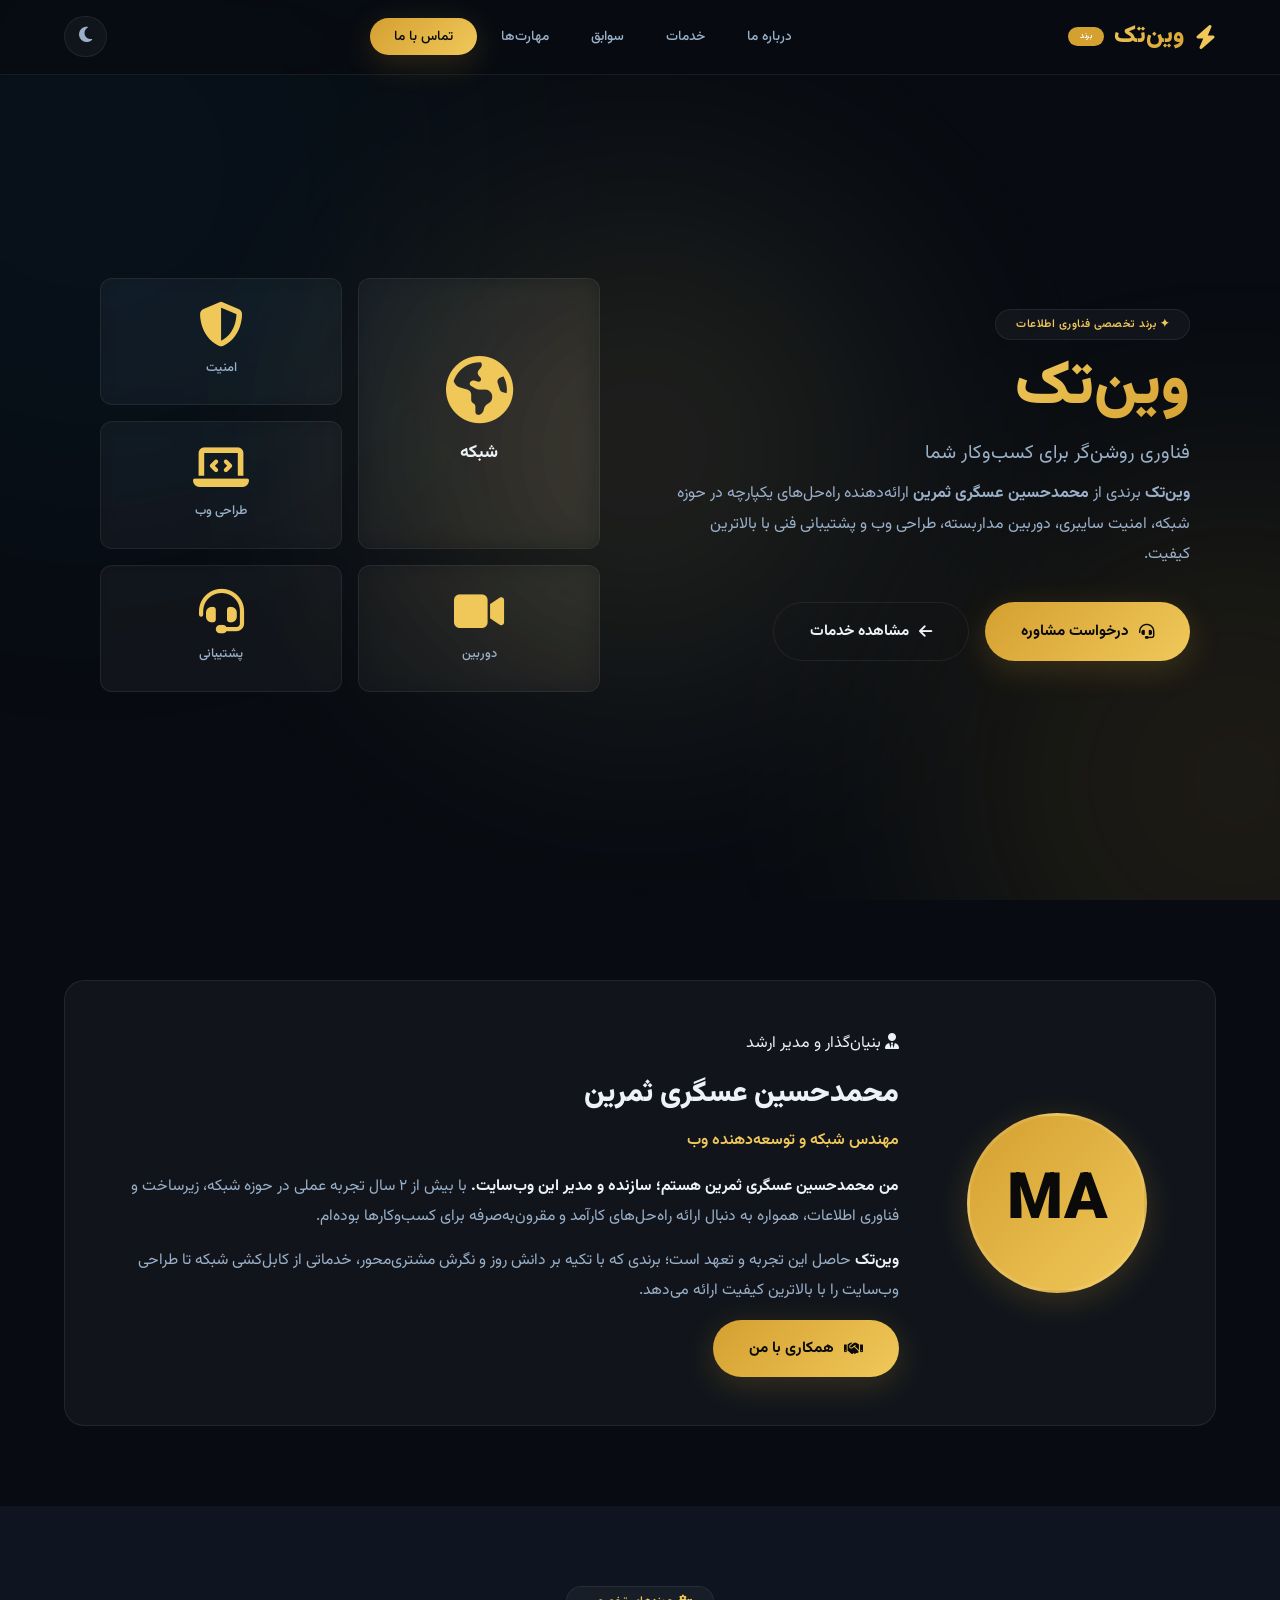
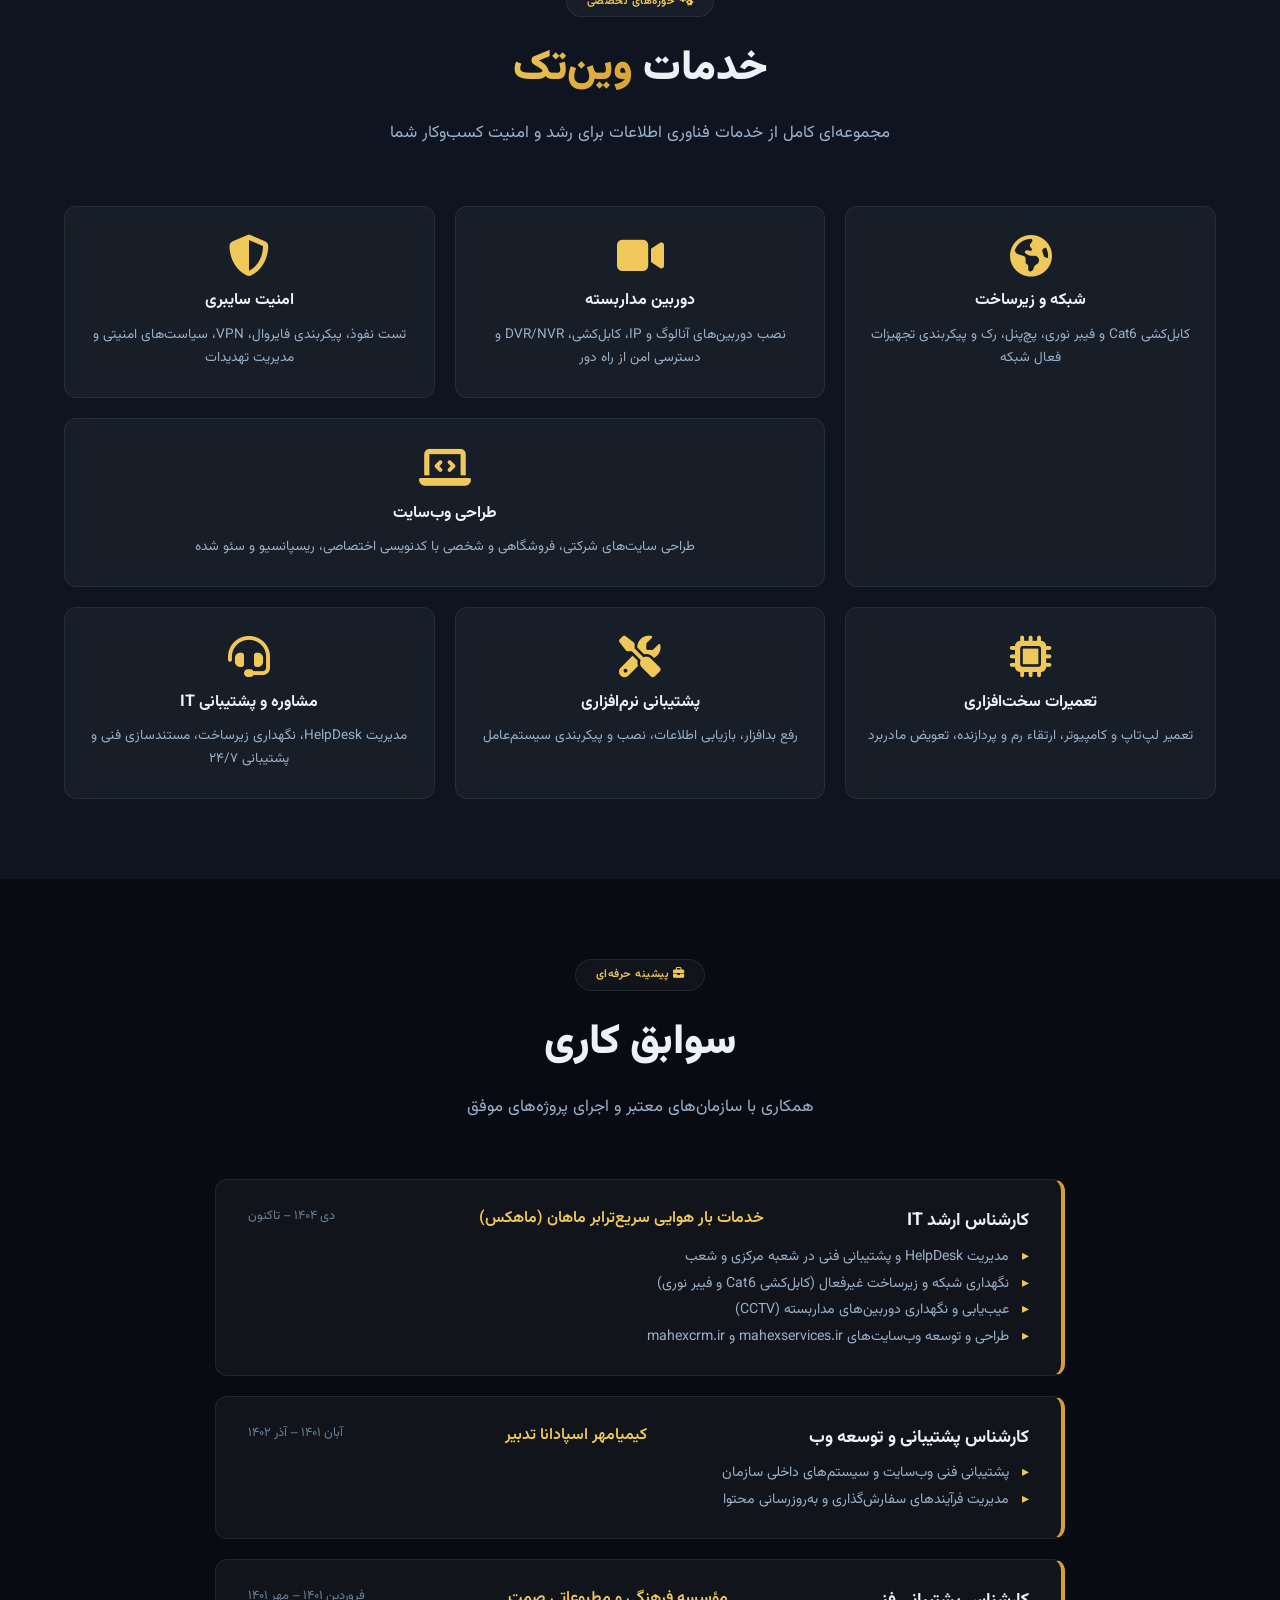
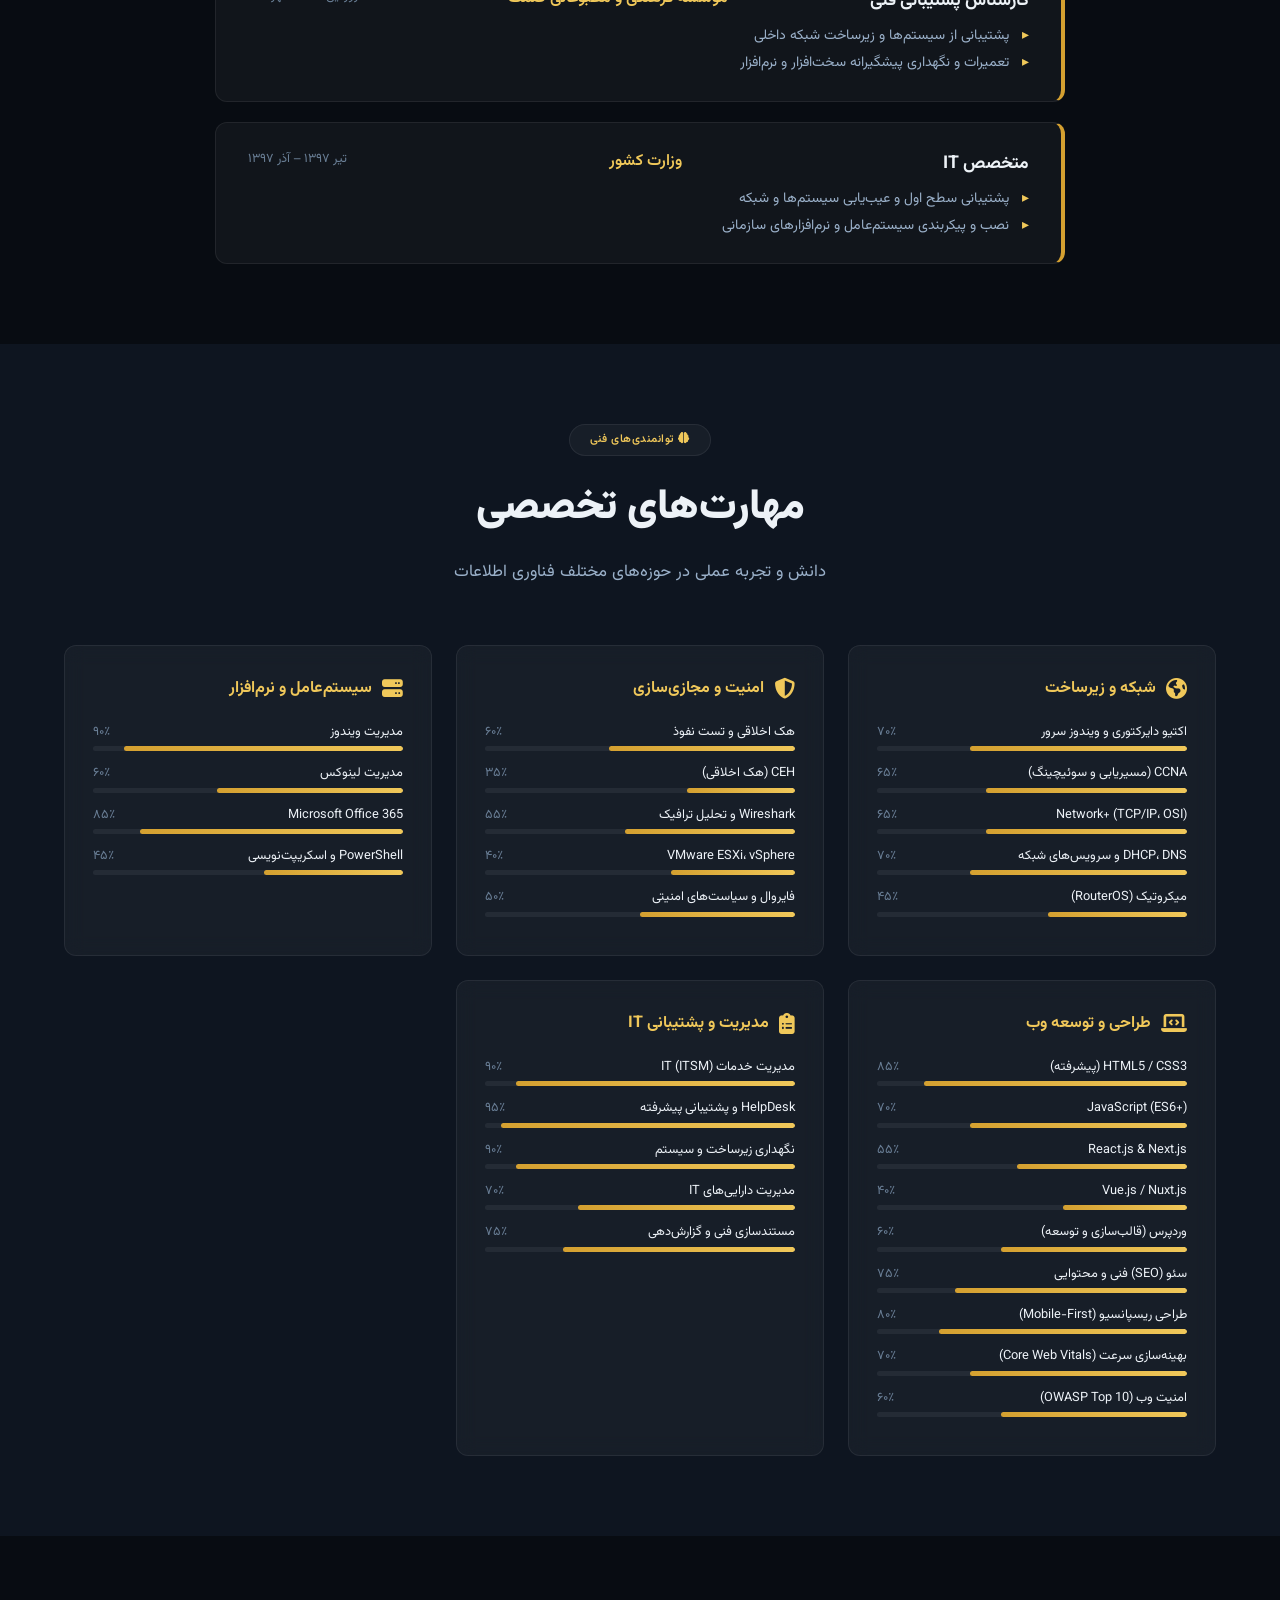
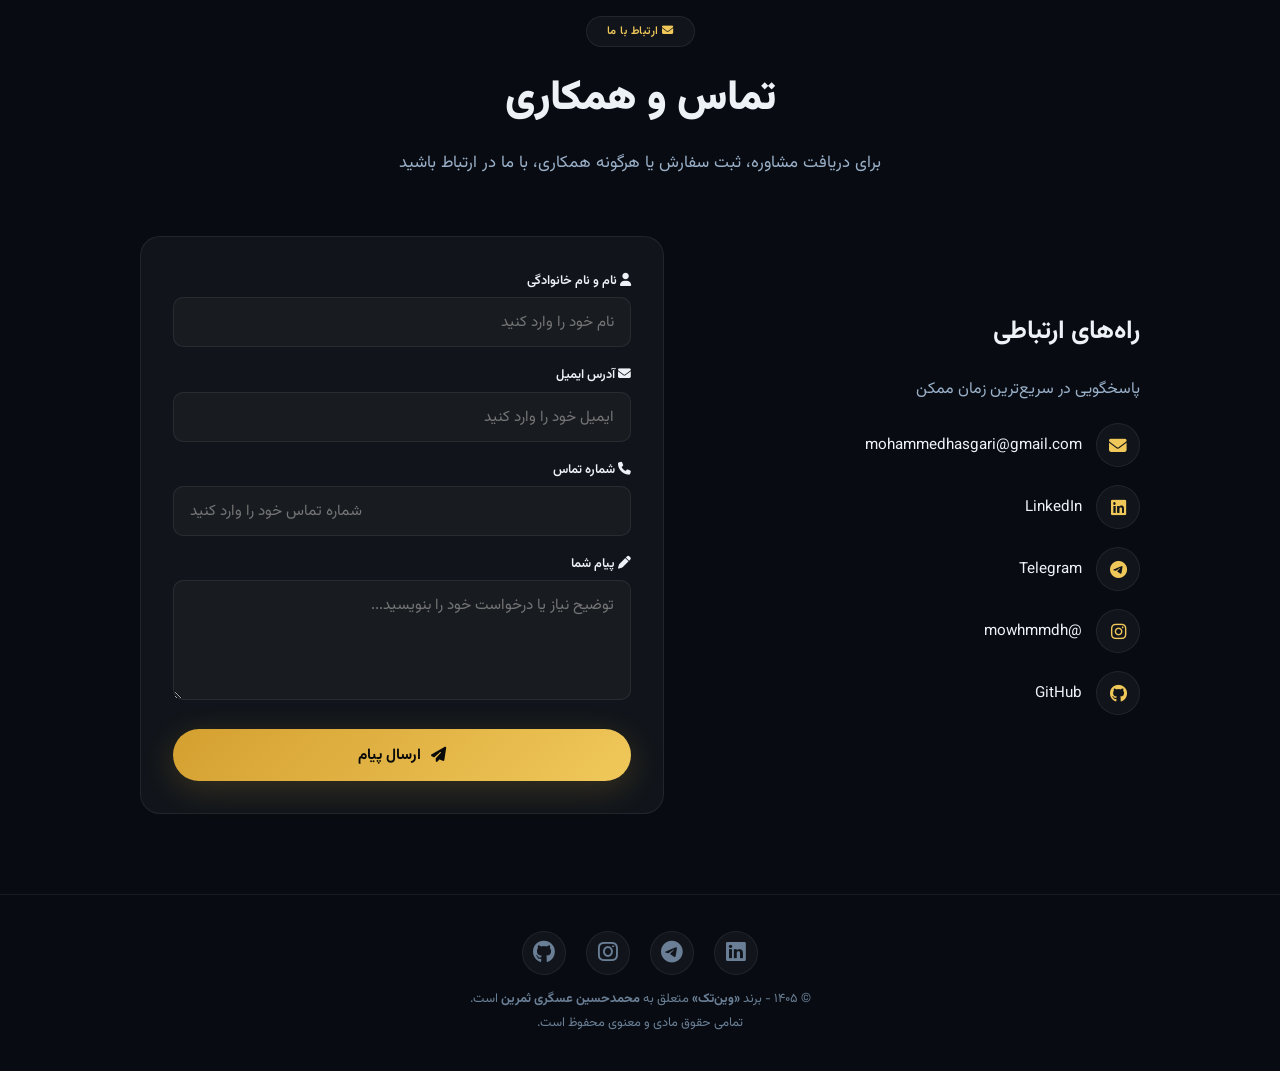
==== index.html @ ad89bd23 "Create index.html" ====
<!DOCTYPE html>
<html lang="fa" dir="rtl">
<head>
    <meta charset="UTF-8" />
    <meta name="viewport" content="width=device-width, initial-scale=1.0" />

    <!-- ===== PRIMARY SEO ===== -->
    <title>وین‌تک | محمدحسین عسگری ثمرین | راه‌حل‌های حرفه‌ای شبکه، امنیت و طراحی وب</title>
    <meta name="description" content="وین‌تک برندی از محمدحسین عسگری ثمرین – ارائه‌دهنده خدمات تخصصی شبکه، امنیت سایبری، دوربین مداربسته، طراحی وب و پشتیبانی فنی با بالاترین کیفیت." />
    <meta name="keywords" content="محمدحسین عسگری ثمرین, وین‌تک, طراحی وب, شبکه, امنیت سایبری, دوربین مداربسته, پشتیبانی فنی, IT, شبکه و زیرساخت, طراحی سایت, محمدحسین عسگری" />
    <meta name="robots" content="index, follow, max-snippet:-1, max-image-preview:large" />
    <link rel="canonical" href="https://mowhmmdh.github.io/vintech.html" />
    <meta name="author" content="محمدحسین عسگری ثمرین" />

    <!-- ===== OPEN GRAPH / SOCIAL ===== -->
    <meta property="og:title" content="وین‌تک | محمدحسین عسگری ثمرین | راه‌حل‌های حرفه‌ای شبکه، امنیت و طراحی وب" />
    <meta property="og:description" content="وین‌تک برندی از محمدحسین عسگری ثمرین – خدمات تخصصی شبکه، امنیت سایبری، دوربین مداربسته، طراحی وب و پشتیبانی فنی." />
    <meta property="og:type" content="website" />
    <meta property="og:url" content="https://mowhmmdh.github.io/vintech.html" />
    <meta property="og:locale" content="fa_IR" />

    <!-- ===== TWITTER CARD ===== -->
    <meta name="twitter:card" content="summary_large_image" />
    <meta name="twitter:title" content="وین‌تک | محمدحسین عسگری ثمرین" />
    <meta name="twitter:description" content="ارائه‌دهنده خدمات تخصصی شبکه، امنیت سایبری، طراحی وب و پشتیبانی فنی." />

    <!-- ===== JSON-LD (ساختار داده + شبکه‌های اجتماعی) ===== -->
    <script type="application/ld+json">
        {
            "@context": "https://schema.org",
            "@type": "Organization",
            "name": "وین‌تک",
            "alternateName": "VinTech",
            "url": "https://mowhmmdh.github.io/vintech.html",
            "description": "وین‌تک برندی از محمدحسین عسگری ثمرین – ارائه‌دهنده خدمات تخصصی شبکه، امنیت سایبری، دوربین مداربسته، طراحی وب و پشتیبانی فنی.",
            "founder": {
                "@type": "Person",
                "name": "محمدحسین عسگری ثمرین",
                "jobTitle": "مهندس شبکه و توسعه‌دهنده وب",
                "url": "https://mowhmmdh.github.io",
                "sameAs": [
                    "https://www.linkedin.com/in/mohammadhosseinasgari/",
                    "https://t.me/mowhmmdh/",
                    "https://instagram.com/mowhmmdh",
                    "https://mowhmmdh.github.io"
                ]
            },
            "address": {
                "@type": "PostalAddress",
                "addressLocality": "تهران",
                "addressCountry": "IR"
            },
            "contactPoint": {
                "@type": "ContactPoint",
                "email": "mohammedhasgari@gmail.com",
                "contactType": "sales",
                "availableLanguage": ["Persian"]
            },
            "sameAs": [
                "https://www.linkedin.com/in/mohammadhosseinasgari/",
                "https://t.me/mowhmmdh/",
                "https://instagram.com/mowhmmdh",
                "https://mowhmmdh.github.io"
            ]
        }
    </script>

    <!-- ===== FONT AWESOME 6 (Free) ===== -->
    <link rel="stylesheet" href="https://cdnjs.cloudflare.com/ajax/libs/font-awesome/6.5.0/css/all.min.css" />

    <!-- ===== GOOGLE FONT ===== -->
    <link rel="preconnect" href="https://fonts.googleapis.com" />
    <link rel="preconnect" href="https://fonts.gstatic.com" crossorigin />
    <link href="https://fonts.googleapis.com/css2?family=Vazirmatn:wght@300;400;500;700;900&display=swap" rel="stylesheet" />

    <style>
        /* ============================================================
           CSS VARIABLES (Dark Mode Default)
           ============================================================ */
        :root {
            --bg-primary: #080c12;
            --bg-secondary: #0e1520;
            --bg-card: rgba(255, 255, 255, 0.04);
            --bg-card-hover: rgba(255, 255, 255, 0.08);
            --border-color: rgba(255, 255, 255, 0.07);
            --text-primary: #edf2f7;
            --text-secondary: #9ab0c9;
            --text-muted: #6a7f96;
            --shadow: 0 25px 50px -12px rgba(0, 0, 0, 0.8);
            --shadow-gold: 0 8px 32px rgba(212, 160, 48, 0.2);

            --primary: #0a3d5e;
            --primary-dark: #062a42;
            --primary-light: #2a7a9e;
            --secondary: #d4a030;
            --secondary-light: #f0c85a;
            --accent: #f5d98a;

            --radius: 20px;
            --radius-sm: 12px;
            --transition: all 0.4s cubic-bezier(0.25, 0.46, 0.45, 0.94);
        }

        /* ============================================================
           LIGHT MODE
           ============================================================ */
        body.light-mode {
            --bg-primary: #f2f6fc;
            --bg-secondary: #e8edf5;
            --bg-card: rgba(0, 0, 0, 0.03);
            --bg-card-hover: rgba(0, 0, 0, 0.06);
            --border-color: rgba(0, 0, 0, 0.08);
            --text-primary: #0a0e14;
            --text-secondary: #2a3a4a;
            --text-muted: #5a6a7a;
            --shadow: 0 25px 50px -12px rgba(0, 0, 0, 0.1);
            --shadow-gold: 0 8px 32px rgba(212, 160, 48, 0.15);
        }

        /* ============================================================
           RESET
           ============================================================ */
        * {
            margin: 0;
            padding: 0;
            box-sizing: border-box;
        }

        html {
            scroll-behavior: smooth;
        }

        body {
            font-family: 'Vazirmatn', sans-serif;
            background: var(--bg-primary);
            color: var(--text-primary);
            line-height: 1.9;
            min-height: 100vh;
            transition: background 0.4s ease, color 0.4s ease;
            overflow-x: hidden;
            opacity: 0;
            animation: fadeInBody 0.8s ease forwards;
        }

        @keyframes fadeInBody {
            to {
                opacity: 1;
            }
        }

        /* ============================================================
           BACKGROUND
           ============================================================ */
        .bg-animation {
            position: fixed;
            top: 0;
            left: 0;
            width: 100%;
            height: 100%;
            z-index: 0;
            overflow: hidden;
            pointer-events: none;
        }
        .bg-animation .orb {
            position: absolute;
            border-radius: 50%;
            filter: blur(130px);
            opacity: 0.1;
            animation: floatOrb 30s infinite alternate ease-in-out;
        }
        body.light-mode .bg-animation .orb {
            opacity: 0.05;
        }
        .bg-animation .orb:nth-child(1) {
            width: 700px;
            height: 700px;
            background: var(--primary);
            top: -20%;
            left: -20%;
            animation-duration: 30s;
        }
        .bg-animation .orb:nth-child(2) {
            width: 600px;
            height: 600px;
            background: var(--secondary);
            bottom: -20%;
            right: -20%;
            animation-duration: 35s;
            animation-delay: 4s;
        }
        .bg-animation .orb:nth-child(3) {
            width: 500px;
            height: 500px;
            background: var(--accent);
            top: 50%;
            left: 50%;
            transform: translate(-50%, -50%);
            animation-duration: 40s;
            animation-delay: 8s;
        }

        @keyframes floatOrb {
            0% {
                transform: translate(0, 0) scale(1);
            }
            50% {
                transform: translate(80px, -100px) scale(1.2);
            }
            100% {
                transform: translate(-60px, 80px) scale(0.9);
            }
        }

        .container {
            position: relative;
            z-index: 1;
            max-width: 1200px;
            margin: 0 auto;
            padding: 0 24px;
        }

        /* ============================================================
           SCROLLBAR
           ============================================================ */
        ::-webkit-scrollbar {
            width: 8px;
        }
        ::-webkit-scrollbar-track {
            background: var(--bg-primary);
        }
        ::-webkit-scrollbar-thumb {
            background: var(--secondary);
            border-radius: 10px;
        }

        /* ============================================================
           NAVBAR
           ============================================================ */
        .navbar {
            position: fixed;
            top: 0;
            left: 0;
            right: 0;
            z-index: 1000;
            padding: 14px 0;
            background: rgba(8, 12, 18, 0.82);
            backdrop-filter: blur(24px);
            -webkit-backdrop-filter: blur(24px);
            border-bottom: 1px solid var(--border-color);
            transition: background 0.4s ease, border-color 0.4s ease;
        }
        body.light-mode .navbar {
            background: rgba(242, 246, 252, 0.88);
        }

        .navbar .container {
            display: flex;
            justify-content: space-between;
            align-items: center;
        }

        .logo {
            font-size: 1.5rem;
            font-weight: 900;
            color: var(--text-primary);
            text-decoration: none;
            display: flex;
            align-items: center;
            gap: 10px;
            letter-spacing: 0.5px;
        }
        .logo .highlight {
            background: linear-gradient(135deg, var(--secondary-light), var(--secondary));
            -webkit-background-clip: text;
            -webkit-text-fill-color: transparent;
            background-clip: text;
        }
        .logo .badge {
            font-size: 0.5rem;
            background: var(--secondary);
            padding: 2px 12px;
            border-radius: 100px;
            font-weight: 600;
            color: #fff;
            letter-spacing: 0.5px;
            text-transform: uppercase;
            -webkit-text-fill-color: #fff;
        }

        .nav-links {
            display: flex;
            gap: 6px;
            list-style: none;
            align-items: center;
            flex-wrap: wrap;
        }
        .nav-links a {
            color: var(--text-secondary);
            text-decoration: none;
            font-size: 0.85rem;
            font-weight: 500;
            padding: 8px 18px;
            border-radius: 100px;
            transition: var(--transition);
        }
        .nav-links a:hover,
        .nav-links a.active {
            color: var(--text-primary);
            background: var(--bg-card);
        }
        .nav-cta {
            background: linear-gradient(135deg, var(--secondary), var(--secondary-light)) !important;
            color: #0a0a0a !important;
            padding: 8px 24px !important;
            border: none !important;
            box-shadow: var(--shadow-gold);
            font-weight: 700;
        }
        .nav-cta:hover {
            transform: scale(1.05) !important;
            box-shadow: 0 8px 40px rgba(212, 160, 48, 0.5) !important;
        }

        /* Theme Toggle */
        .theme-toggle {
            background: var(--bg-card);
            border: 1px solid var(--border-color);
            border-radius: 100px;
            padding: 6px 14px;
            cursor: pointer;
            font-size: 1.1rem;
            color: var(--text-secondary);
            display: flex;
            align-items: center;
            gap: 8px;
            transition: var(--transition);
            font-family: inherit;
            margin-right: 4px;
        }
        .theme-toggle:hover {
            background: var(--bg-card-hover);
            color: var(--text-primary);
        }
        .theme-toggle .icon-sun {
            display: none;
        }
        .theme-toggle .icon-moon {
            display: inline;
        }
        body.light-mode .theme-toggle .icon-sun {
            display: inline;
        }
        body.light-mode .theme-toggle .icon-moon {
            display: none;
        }

        .hamburger {
            display: none;
            flex-direction: column;
            gap: 5px;
            cursor: pointer;
            background: none;
            border: none;
            padding: 4px;
        }
        .hamburger span {
            display: block;
            width: 28px;
            height: 2.5px;
            background: var(--text-primary);
            border-radius: 10px;
            transition: var(--transition);
        }

        /* ============================================================
           HERO
           ============================================================ */
        .hero {
            min-height: 100vh;
            display: flex;
            align-items: center;
            padding: 130px 0 60px;
        }
        .hero-grid {
            display: grid;
            grid-template-columns: 1fr 1fr;
            gap: 60px;
            align-items: center;
        }

        .hero-content .tag {
            display: inline-block;
            background: var(--bg-card);
            color: var(--secondary-light);
            padding: 4px 20px;
            border-radius: 100px;
            font-size: 0.7rem;
            font-weight: 600;
            border: 1px solid var(--border-color);
            letter-spacing: 0.5px;
            text-transform: uppercase;
            margin-bottom: 16px;
        }
        .hero-content h1 {
            font-size: 3.8rem;
            font-weight: 900;
            line-height: 1.1;
            margin-bottom: 12px;
        }
        .hero-content h1 .highlight {
            background: linear-gradient(135deg, var(--secondary-light), var(--secondary), var(--accent));
            -webkit-background-clip: text;
            -webkit-text-fill-color: transparent;
            background-clip: text;
            background-size: 200% 200%;
            animation: gradientShift 4s ease-in-out infinite;
        }
        @keyframes gradientShift {
            0%,
            100% {
                background-position: 0% 50%;
            }
            50% {
                background-position: 100% 50%;
            }
        }
        .hero-content .subtitle {
            font-size: 1.2rem;
            color: var(--text-secondary);
            max-width: 500px;
            margin-bottom: 8px;
        }
        .hero-content .desc {
            font-size: 1rem;
            color: var(--text-secondary);
            max-width: 520px;
            margin-bottom: 32px;
            line-height: 1.9;
        }

        .hero-buttons {
            display: flex;
            gap: 16px;
            flex-wrap: wrap;
        }
        .btn {
            display: inline-flex;
            align-items: center;
            gap: 10px;
            padding: 14px 36px;
            border-radius: 100px;
            font-weight: 700;
            font-size: 0.95rem;
            text-decoration: none;
            transition: var(--transition);
            border: none;
            cursor: pointer;
            font-family: inherit;
        }
        .btn-primary {
            background: linear-gradient(135deg, var(--secondary), var(--secondary-light));
            color: #0a0a0a;
            box-shadow: var(--shadow-gold);
        }
        .btn-primary:hover {
            transform: translateY(-4px);
            box-shadow: 0 16px 48px rgba(212, 160, 48, 0.5);
        }
        .btn-outline {
            background: transparent;
            color: var(--text-primary);
            border: 1.5px solid var(--border-color);
        }
        .btn-outline:hover {
            background: var(--bg-card);
            border-color: var(--secondary-light);
            transform: translateY(-4px);
        }

        /* Hero Visual Bento */
        .hero-visual {
            display: grid;
            grid-template-columns: 1fr 1fr;
            gap: 16px;
            padding: 10px;
        }
        .hero-visual .bento-item {
            background: var(--bg-card);
            backdrop-filter: blur(12px);
            -webkit-backdrop-filter: blur(12px);
            border: 1px solid var(--border-color);
            border-radius: var(--radius-sm);
            padding: 24px 20px;
            text-align: center;
            transition: var(--transition);
            min-height: 120px;
            display: flex;
            flex-direction: column;
            justify-content: center;
            align-items: center;
            position: relative;
            overflow: hidden;
        }
        .hero-visual .bento-item::before {
            content: '';
            position: absolute;
            inset: 0;
            background: linear-gradient(135deg, var(--secondary-light), transparent);
            opacity: 0;
            transition: var(--transition);
        }
        .hero-visual .bento-item:hover::before {
            opacity: 0.05;
        }
        .hero-visual .bento-item:hover {
            transform: translateY(-6px);
            border-color: var(--secondary-light);
            background: var(--bg-card-hover);
            box-shadow: var(--shadow-gold);
        }
        .hero-visual .bento-item:nth-child(1) {
            grid-row: span 2;
            min-height: 260px;
        }
        .hero-visual .bento-item .icon {
            font-size: 2.8rem;
            margin-bottom: 8px;
            color: var(--secondary-light);
            position: relative;
            z-index: 2;
        }
        .hero-visual .bento-item .label {
            font-size: 0.8rem;
            color: var(--text-secondary);
            font-weight: 500;
            position: relative;
            z-index: 2;
        }
        .hero-visual .bento-item .big-icon {
            font-size: 4.2rem;
        }
        .hero-visual .bento-item .big-label {
            font-size: 1.1rem;
            font-weight: 700;
            color: var(--text-primary);
            margin-top: 4px;
        }

        /* ============================================================
           SECTIONS
           ============================================================ */
        .section {
            padding: 80px 0;
        }
        .section-header {
            text-align: center;
            max-width: 700px;
            margin: 0 auto 56px;
        }
        .section-header .tag {
            display: inline-block;
            background: var(--bg-card);
            color: var(--secondary-light);
            padding: 4px 20px;
            border-radius: 100px;
            font-size: 0.7rem;
            font-weight: 600;
            border: 1px solid var(--border-color);
            letter-spacing: 0.5px;
            text-transform: uppercase;
            margin-bottom: 12px;
        }
        .section-header h2 {
            font-size: 2.6rem;
            font-weight: 900;
            margin-bottom: 10px;
        }
        .section-header h2 .highlight {
            background: linear-gradient(135deg, var(--secondary-light), var(--secondary));
            -webkit-background-clip: text;
            -webkit-text-fill-color: transparent;
            background-clip: text;
        }
        .section-header p {
            color: var(--text-secondary);
            font-size: 1.05rem;
        }

        /* ============================================================
           ABOUT
           ============================================================ */
        .about-grid {
            display: grid;
            grid-template-columns: 220px 1fr;
            gap: 48px;
            align-items: center;
            background: var(--bg-card);
            backdrop-filter: blur(10px);
            border: 1px solid var(--border-color);
            border-radius: var(--radius);
            padding: 48px;
            transition: background 0.4s ease, border-color 0.4s ease;
        }
        .about-avatar {
            width: 180px;
            height: 180px;
            border-radius: 50%;
            background: linear-gradient(135deg, var(--secondary), var(--secondary-light));
            display: flex;
            align-items: center;
            justify-content: center;
            font-size: 4rem;
            font-weight: 900;
            color: #0a0a0a;
            box-shadow: var(--shadow-gold);
            border: 3px solid rgba(255, 255, 255, 0.1);
            margin: 0 auto;
            user-select: none;
            flex-shrink: 0;
        }
        .about-text h2 {
            font-size: 1.8rem;
            font-weight: 900;
            margin-bottom: 4px;
        }
        .about-text .role {
            color: var(--secondary-light);
            font-weight: 600;
            font-size: 1rem;
            margin-bottom: 16px;
            display: block;
        }
        .about-text p {
            color: var(--text-secondary);
            margin-bottom: 14px;
            font-size: 0.98rem;
            line-height: 1.9;
        }
        .about-text p strong {
            color: var(--text-primary);
        }

        /* ============================================================
           SERVICES (Bento)
           ============================================================ */
        .services-bento {
            display: grid;
            grid-template-columns: 1fr 1fr 1fr;
            gap: 20px;
        }
        .services-bento .service-item {
            background: var(--bg-card);
            backdrop-filter: blur(10px);
            border: 1px solid var(--border-color);
            border-radius: var(--radius-sm);
            padding: 28px 20px;
            text-align: center;
            transition: var(--transition);
            position: relative;
            overflow: hidden;
        }
        .services-bento .service-item::after {
            content: '';
            position: absolute;
            inset: 0;
            border-radius: var(--radius-sm);
            padding: 1px;
            background: linear-gradient(135deg, transparent, var(--secondary-light), transparent);
            opacity: 0;
            transition: var(--transition);
            -webkit-mask: linear-gradient(#fff 0 0) content-box, linear-gradient(#fff 0 0);
            -webkit-mask-composite: xor;
            mask-composite: exclude;
            pointer-events: none;
        }
        .services-bento .service-item:hover::after {
            opacity: 1;
        }
        .services-bento .service-item:hover {
            transform: translateY(-6px);
            background: var(--bg-card-hover);
            box-shadow: var(--shadow-gold);
        }
        .services-bento .service-item:nth-child(1) {
            grid-row: span 2;
        }
        .services-bento .service-item:nth-child(4) {
            grid-column: span 2;
        }
        .services-bento .service-item .icon {
            font-size: 2.6rem;
            margin-bottom: 10px;
            color: var(--secondary-light);
        }
        .services-bento .service-item h4 {
            font-size: 1rem;
            font-weight: 700;
            margin-bottom: 6px;
        }
        .services-bento .service-item p {
            color: var(--text-secondary);
            font-size: 0.85rem;
            line-height: 1.7;
        }

        /* ============================================================
           EXPERIENCE
           ============================================================ */
        .timeline {
            display: flex;
            flex-direction: column;
            gap: 20px;
            max-width: 850px;
            margin: 0 auto;
        }
        .timeline-item {
            background: var(--bg-card);
            backdrop-filter: blur(10px);
            border: 1px solid var(--border-color);
            border-radius: var(--radius-sm);
            padding: 24px 32px;
            transition: var(--transition);
            border-right: 4px solid var(--secondary);
        }
        .timeline-item:hover {
            background: var(--bg-card-hover);
            transform: translateX(-4px);
        }
        .timeline-item .head {
            display: flex;
            justify-content: space-between;
            flex-wrap: wrap;
            gap: 8px;
            margin-bottom: 6px;
        }
        .timeline-item .head h3 {
            font-size: 1.1rem;
            font-weight: 700;
        }
        .timeline-item .head .company {
            color: var(--secondary-light);
            font-weight: 600;
        }
        .timeline-item .head .date {
            color: var(--text-muted);
            font-size: 0.8rem;
        }
        .timeline-item ul {
            list-style: none;
            padding: 0;
            margin-top: 6px;
        }
        .timeline-item ul li {
            color: var(--text-secondary);
            font-size: 0.88rem;
            padding-right: 20px;
            position: relative;
        }
        .timeline-item ul li::before {
            content: "▸";
            position: absolute;
            right: 0;
            color: var(--secondary-light);
        }

        /* ============================================================
           SKILLS
           ============================================================ */
        .skills-grid {
            display: grid;
            grid-template-columns: repeat(auto-fit, minmax(280px, 1fr));
            gap: 24px;
        }
        .skill-group {
            background: var(--bg-card);
            backdrop-filter: blur(10px);
            border: 1px solid var(--border-color);
            border-radius: var(--radius-sm);
            padding: 28px;
            transition: var(--transition);
        }
        .skill-group:hover {
            border-color: var(--secondary-light);
            box-shadow: var(--shadow-gold);
        }
        .skill-group h3 {
            font-size: 1rem;
            font-weight: 700;
            margin-bottom: 16px;
            color: var(--secondary-light);
            display: flex;
            align-items: center;
            gap: 10px;
        }
        .skill-group h3 .icon {
            font-size: 1.3rem;
        }
        .skill-bar {
            margin-bottom: 10px;
        }
        .skill-bar .label {
            display: flex;
            justify-content: space-between;
            font-size: 0.8rem;
            margin-bottom: 2px;
        }
        .skill-bar .label span:last-child {
            color: var(--text-muted);
        }
        .skill-bar .track {
            width: 100%;
            height: 5px;
            background: rgba(255, 255, 255, 0.06);
            border-radius: 10px;
            overflow: hidden;
        }
        body.light-mode .skill-bar .track {
            background: rgba(0, 0, 0, 0.06);
        }
        .skill-bar .track .fill {
            height: 100%;
            border-radius: 10px;
            background: linear-gradient(90deg, var(--secondary), var(--secondary-light));
            transition: width 1.2s ease;
            width: 0%;
        }

        /* ============================================================
           CONTACT
           ============================================================ */
        .contact-wrapper {
            display: grid;
            grid-template-columns: 1fr 1.2fr;
            gap: 40px;
            max-width: 1000px;
            margin: 0 auto;
        }
        .contact-info {
            display: flex;
            flex-direction: column;
            gap: 18px;
            justify-content: center;
        }
        .contact-info h3 {
            font-size: 1.6rem;
            font-weight: 700;
        }
        .contact-info p {
            color: var(--text-secondary);
        }
        .contact-info .item {
            display: flex;
            align-items: center;
            gap: 14px;
            color: var(--text-primary);
            text-decoration: none;
            font-size: 0.95rem;
            transition: var(--transition);
        }
        .contact-info .item:hover {
            color: var(--secondary-light);
        }
        .contact-info .item .ico {
            width: 44px;
            height: 44px;
            border-radius: 50%;
            background: var(--bg-card);
            display: flex;
            align-items: center;
            justify-content: center;
            font-size: 1.1rem;
            flex-shrink: 0;
            border: 1px solid var(--border-color);
            color: var(--secondary-light);
        }

        .contact-form {
            background: var(--bg-card);
            backdrop-filter: blur(10px);
            border: 1px solid var(--border-color);
            border-radius: var(--radius);
            padding: 32px;
        }
        .contact-form .form-group {
            margin-bottom: 16px;
        }
        .contact-form label {
            display: block;
            font-size: 0.8rem;
            font-weight: 600;
            margin-bottom: 4px;
        }
        .contact-form input,
        .contact-form textarea {
            width: 100%;
            padding: 12px 16px;
            border-radius: 10px;
            border: 1px solid var(--border-color);
            background: rgba(255, 255, 255, 0.03);
            color: var(--text-primary);
            font-family: inherit;
            font-size: 0.95rem;
            transition: var(--transition);
            outline: none;
        }
        body.light-mode .contact-form input,
        body.light-mode .contact-form textarea {
            background: rgba(0, 0, 0, 0.02);
        }
        .contact-form input:focus,
        .contact-form textarea:focus {
            border-color: var(--secondary-light);
            background: var(--bg-card-hover);
            box-shadow: 0 0 0 4px rgba(212, 160, 48, 0.1);
        }
        .contact-form textarea {
            min-height: 120px;
            resize: vertical;
        }
        .contact-form .btn {
            width: 100%;
            justify-content: center;
        }

        /* ============================================================
           FOOTER
           ============================================================ */
        .footer {
            padding: 36px 0;
            border-top: 1px solid var(--border-color);
            text-align: center;
            color: var(--text-muted);
            font-size: 0.8rem;
        }
        .footer .socials {
            display: flex;
            justify-content: center;
            gap: 20px;
            margin-bottom: 12px;
        }
        .footer .socials a {
            color: var(--text-muted);
            text-decoration: none;
            transition: var(--transition);
            font-size: 1.4rem;
            display: inline-flex;
            align-items: center;
            justify-content: center;
            width: 44px;
            height: 44px;
            border-radius: 50%;
            background: var(--bg-card);
            border: 1px solid var(--border-color);
            transition: var(--transition);
        }
        .footer .socials a:hover {
            color: var(--secondary-light);
            border-color: var(--secondary-light);
            transform: translateY(-4px);
            box-shadow: var(--shadow-gold);
        }
        .footer a {
            color: var(--secondary-light);
            text-decoration: none;
            transition: var(--transition);
        }
        .footer a:hover {
            color: var(--text-primary);
            text-decoration: underline;
        }

        /* ============================================================
           RESPONSIVE
           ============================================================ */
        @media (max-width: 992px) {
            .hero-grid {
                grid-template-columns: 1fr;
                text-align: center;
                gap: 40px;
            }
            .hero-content p {
                margin-left: auto;
                margin-right: auto;
            }
            .hero-buttons {
                justify-content: center;
            }
            .hero-visual {
                max-width: 400px;
                margin: 0 auto;
            }
            .about-grid {
                grid-template-columns: 1fr;
                text-align: center;
                padding: 32px;
            }
            .about-text .btn {
                display: inline-flex;
            }
            .contact-wrapper {
                grid-template-columns: 1fr;
            }
            .services-bento {
                grid-template-columns: 1fr 1fr;
            }
            .services-bento .service-item:nth-child(1) {
                grid-row: span 1;
            }
            .services-bento .service-item:nth-child(4) {
                grid-column: span 1;
            }
        }

        @media (max-width: 768px) {
            .nav-links {
                display: none;
                flex-direction: column;
                position: absolute;
                top: 100%;
                left: 0;
                right: 0;
                background: var(--bg-secondary);
                backdrop-filter: blur(20px);
                padding: 20px 24px;
                border-bottom: 1px solid var(--border-color);
                gap: 2px;
            }
            .nav-links.open {
                display: flex;
            }
            .hamburger {
                display: flex;
            }

            .theme-toggle {
                margin-right: 0;
                font-size: 0.9rem;
                padding: 4px 12px;
            }

            .hero-content h1 {
                font-size: 2.4rem;
            }
            .section-header h2 {
                font-size: 1.8rem;
            }
            .about-avatar {
                width: 120px;
                height: 120px;
                font-size: 2.8rem;
            }
            .services-bento {
                grid-template-columns: 1fr;
            }
            .hero-visual {
                grid-template-columns: 1fr 1fr;
                gap: 10px;
            }
            .hero-visual .bento-item:nth-child(1) {
                grid-row: span 1;
                min-height: 120px;
            }
            .timeline-item .head {
                flex-direction: column;
            }
        }

        @media (max-width: 480px) {
            .hero-content h1 {
                font-size: 1.8rem;
            }
            .btn {
                padding: 12px 24px;
                font-size: 0.85rem;
            }
            .hero-visual {
                grid-template-columns: 1fr 1fr;
            }
            .hero-visual .bento-item {
                padding: 16px 12px;
                min-height: 80px;
            }
            .hero-visual .bento-item .icon {
                font-size: 2rem;
            }
            .hero-visual .bento-item .big-icon {
                font-size: 3rem;
            }
            .about-avatar {
                width: 100px;
                height: 100px;
                font-size: 2.2rem;
            }
            .footer .socials a {
                width: 38px;
                height: 38px;
                font-size: 1.1rem;
            }
        }
    </style>
</head>
<body>

    <!-- ===== BACKGROUND ===== -->
    <div class="bg-animation">
        <div class="orb"></div>
        <div class="orb"></div>
        <div class="orb"></div>
    </div>

    <!-- ===== NAVBAR ===== -->
    <nav class="navbar" id="navbar">
        <div class="container">
            <a href="vintech.html" class="logo">
                <i class="fas fa-bolt" style="color:var(--secondary-light);"></i>
                <span class="highlight">وین‌تک</span>
                <span class="badge">برند</span>
            </a>

            <ul class="nav-links" id="navLinks">
                <li><a href="#about">درباره ما</a></li>
                <li><a href="#services">خدمات</a></li>
                <li><a href="#experience">سوابق</a></li>
                <li><a href="#skills">مهارت‌ها</a></li>
                <li><a href="#contact" class="nav-cta">تماس با ما</a></li>
                <!-- لینک سایت اصلی حذف شد -->
            </ul>

            <div style="display:flex;align-items:center;gap:8px;">
                <button class="theme-toggle" id="themeToggle" aria-label="تغییر تم">
                    <span class="icon-moon"><i class="fas fa-moon"></i></span>
                    <span class="icon-sun"><i class="fas fa-sun"></i></span>
                </button>
                <button class="hamburger" id="hamburger" aria-label="منو">
                    <span></span><span></span><span></span>
                </button>
            </div>
        </div>
    </nav>

    <!-- ===== HERO ===== -->
    <section class="hero" id="home">
        <div class="container">
            <div class="hero-grid">
                <div class="hero-content">
                    <span class="tag">✦ برند تخصصی فناوری اطلاعات</span>
                    <h1>
                        <span class="highlight">وین‌تک</span>
                    </h1>
                    <p class="subtitle">فناوری روشن‌گر برای کسب‌وکار شما</p>
                    <p class="desc">
                        <strong>وین‌تک</strong> برندی از <strong>محمدحسین عسگری ثمرین</strong>
                        ارائه‌دهنده راه‌حل‌های یکپارچه در حوزه شبکه، امنیت سایبری، دوربین مداربسته،
                        طراحی وب و پشتیبانی فنی با بالاترین کیفیت.
                    </p>
                    <div class="hero-buttons">
                        <a href="#contact" class="btn btn-primary">
                            <i class="fas fa-headset"></i> درخواست مشاوره
                        </a>
                        <a href="#services" class="btn btn-outline">
                            <i class="fas fa-arrow-left"></i> مشاهده خدمات
                        </a>
                    </div>
                </div>
                <div class="hero-visual">
                    <div class="bento-item">
                        <i class="fas fa-globe-americas big-icon icon"></i>
                        <span class="label big-label">شبکه</span>
                    </div>
                    <div class="bento-item">
                        <i class="fas fa-shield-halved icon"></i>
                        <span class="label">امنیت</span>
                    </div>
                    <div class="bento-item">
                        <i class="fas fa-laptop-code icon"></i>
                        <span class="label">طراحی وب</span>
                    </div>
                    <div class="bento-item">
                        <i class="fas fa-video icon"></i>
                        <span class="label">دوربین</span>
                    </div>
                    <div class="bento-item">
                        <i class="fas fa-headset icon"></i>
                        <span class="label">پشتیبانی</span>
                    </div>
                </div>
            </div>
        </div>
    </section>

    <!-- ===== ABOUT ===== -->
    <section class="section" id="about">
        <div class="container">
            <div class="about-grid">
                <div class="about-avatar">MA</div>
                <div class="about-text">
                    <span class="tag" style="display:inline-block;margin-bottom:8px;">
                        <i class="fas fa-user-tie"></i> بنیان‌گذار و مدیر ارشد
                    </span>
                    <h2>محمدحسین عسگری ثمرین</h2>
                    <span class="role">مهندس شبکه و توسعه‌دهنده وب</span>
                    <p>
                        <strong>من محمدحسین عسگری ثمرین هستم؛ سازنده و مدیر این وب‌سایت.</strong>
                        با بیش از ۲ سال تجربه عملی در حوزه شبکه، زیرساخت و فناوری اطلاعات،
                        همواره به دنبال ارائه راه‌حل‌های کارآمد و مقرون‌به‌صرفه برای
                        کسب‌وکارها بوده‌ام.
                    </p>
                    <p>
                        <strong>وین‌تک</strong> حاصل این تجربه و تعهد است؛ برندی که
                        با تکیه بر دانش روز و نگرش مشتری‌محور، خدماتی از کابل‌کشی شبکه
                        تا طراحی وب‌سایت را با بالاترین کیفیت ارائه می‌دهد.
                    </p>
                    <a href="#contact" class="btn btn-primary">
                        <i class="fas fa-handshake"></i> همکاری با من
                    </a>
                </div>
            </div>
        </div>
    </section>

    <!-- ===== SERVICES ===== -->
    <section class="section" id="services" style="background:var(--bg-secondary);">
        <div class="container">
            <div class="section-header">
                <span class="tag"><i class="fas fa-cogs"></i> حوزه‌های تخصصی</span>
                <h2>خدمات <span class="highlight">وین‌تک</span></h2>
                <p>مجموعه‌ای کامل از خدمات فناوری اطلاعات برای رشد و امنیت کسب‌وکار شما</p>
            </div>
            <div class="services-bento">
                <div class="service-item">
                    <i class="fas fa-globe-americas icon"></i>
                    <h4>شبکه و زیرساخت</h4>
                    <p>کابل‌کشی Cat6 و فیبر نوری، پچ‌پنل، رک و پیکربندی تجهیزات فعال شبکه</p>
                </div>
                <div class="service-item">
                    <i class="fas fa-video icon"></i>
                    <h4>دوربین مداربسته</h4>
                    <p>نصب دوربین‌های آنالوگ و IP، کابل‌کشی، DVR/NVR و دسترسی امن از راه دور</p>
                </div>
                <div class="service-item">
                    <i class="fas fa-shield-halved icon"></i>
                    <h4>امنیت سایبری</h4>
                    <p>تست نفوذ، پیکربندی فایروال، VPN، سیاست‌های امنیتی و مدیریت تهدیدات</p>
                </div>
                <div class="service-item">
                    <i class="fas fa-laptop-code icon"></i>
                    <h4>طراحی وب‌سایت</h4>
                    <p>طراحی سایت‌های شرکتی، فروشگاهی و شخصی با کدنویسی اختصاصی، ریسپانسیو و سئو شده</p>
                </div>
                <div class="service-item">
                    <i class="fas fa-microchip icon"></i>
                    <h4>تعمیرات سخت‌افزاری</h4>
                    <p>تعمیر لپ‌تاپ و کامپیوتر، ارتقاء رم و پردازنده، تعویض مادربرد</p>
                </div>
                <div class="service-item">
                    <i class="fas fa-tools icon"></i>
                    <h4>پشتیبانی نرم‌افزاری</h4>
                    <p>رفع بدافزار، بازیابی اطلاعات، نصب و پیکربندی سیستم‌عامل</p>
                </div>
                <div class="service-item">
                    <i class="fas fa-headset icon"></i>
                    <h4>مشاوره و پشتیبانی IT</h4>
                    <p>مدیریت HelpDesk، نگهداری زیرساخت، مستندسازی فنی و پشتیبانی ۲۴/۷</p>
                </div>
            </div>
        </div>
    </section>

    <!-- ===== EXPERIENCE ===== -->
    <section class="section" id="experience">
        <div class="container">
            <div class="section-header">
                <span class="tag"><i class="fas fa-briefcase"></i> پیشینه حرفه‌ای</span>
                <h2>سوابق کاری</h2>
                <p>همکاری با سازمان‌های معتبر و اجرای پروژه‌های موفق</p>
            </div>
            <div class="timeline">
                <div class="timeline-item">
                    <div class="head">
                        <h3>کارشناس ارشد IT</h3>
                        <span class="company">خدمات بار هوایی سریع‌ترابر ماهان (ماهکس)</span>
                        <span class="date">دی ۱۴۰۴ – تاکنون</span>
                    </div>
                    <ul>
                        <li>مدیریت HelpDesk و پشتیبانی فنی در شعبه مرکزی و شعب</li>
                        <li>نگهداری شبکه و زیرساخت غیرفعال (کابل‌کشی Cat6 و فیبر نوری)</li>
                        <li>عیب‌یابی و نگهداری دوربین‌های مداربسته (CCTV)</li>
                        <li>طراحی و توسعه وب‌سایت‌های mahexservices.ir و mahexcrm.ir</li>
                    </ul>
                </div>
                <div class="timeline-item">
                    <div class="head">
                        <h3>کارشناس پشتیبانی و توسعه وب</h3>
                        <span class="company">کیمیامهر اسپادانا تدبیر</span>
                        <span class="date">آبان ۱۴۰۱ – آذر ۱۴۰۲</span>
                    </div>
                    <ul>
                        <li>پشتیبانی فنی وب‌سایت و سیستم‌های داخلی سازمان</li>
                        <li>مدیریت فرآیندهای سفارش‌گذاری و به‌روزرسانی محتوا</li>
                    </ul>
                </div>
                <div class="timeline-item">
                    <div class="head">
                        <h3>کارشناس پشتیبانی فنی</h3>
                        <span class="company">مؤسسه فرهنگی و مطبوعاتی صمت</span>
                        <span class="date">فروردین ۱۴۰۱ – مهر ۱۴۰۱</span>
                    </div>
                    <ul>
                        <li>پشتیبانی از سیستم‌ها و زیرساخت شبکه داخلی</li>
                        <li>تعمیرات و نگهداری پیشگیرانه سخت‌افزار و نرم‌افزار</li>
                    </ul>
                </div>
                <div class="timeline-item">
                    <div class="head">
                        <h3>متخصص IT</h3>
                        <span class="company">وزارت کشور</span>
                        <span class="date">تیر ۱۳۹۷ – آذر ۱۳۹۷</span>
                    </div>
                    <ul>
                        <li>پشتیبانی سطح اول و عیب‌یابی سیستم‌ها و شبکه</li>
                        <li>نصب و پیکربندی سیستم‌عامل و نرم‌افزارهای سازمانی</li>
                    </ul>
                </div>
            </div>
        </div>
    </section>

    <!-- ===== SKILLS ===== -->
    <section class="section" id="skills" style="background:var(--bg-secondary);">
        <div class="container">
            <div class="section-header">
                <span class="tag"><i class="fas fa-brain"></i> توانمندی‌های فنی</span>
                <h2>مهارت‌های تخصصی</h2>
                <p>دانش و تجربه عملی در حوزه‌های مختلف فناوری اطلاعات</p>
            </div>
            <div class="skills-grid">

                <div class="skill-group">
                    <h3><i class="fas fa-globe-americas icon"></i> شبکه و زیرساخت</h3>
                    <div class="skill-bar"><div class="label"><span>اکتیو دایرکتوری و ویندوز سرور</span><span>۷۰٪</span></div><div class="track"><div class="fill" style="width:70%"></div></div></div>
                    <div class="skill-bar"><div class="label"><span>CCNA (مسیریابی و سوئیچینگ)</span><span>۶۵٪</span></div><div class="track"><div class="fill" style="width:65%"></div></div></div>
                    <div class="skill-bar"><div class="label"><span>Network+ (TCP/IP، OSI)</span><span>۶۵٪</span></div><div class="track"><div class="fill" style="width:65%"></div></div></div>
                    <div class="skill-bar"><div class="label"><span>DHCP، DNS و سرویس‌های شبکه</span><span>۷۰٪</span></div><div class="track"><div class="fill" style="width:70%"></div></div></div>
                    <div class="skill-bar"><div class="label"><span>میکروتیک (RouterOS)</span><span>۴۵٪</span></div><div class="track"><div class="fill" style="width:45%"></div></div></div>
                </div>

                <div class="skill-group">
                    <h3><i class="fas fa-shield-halved icon"></i> امنیت و مجازی‌سازی</h3>
                    <div class="skill-bar"><div class="label"><span>هک اخلاقی و تست نفوذ</span><span>۶۰٪</span></div><div class="track"><div class="fill" style="width:60%"></div></div></div>
                    <div class="skill-bar"><div class="label"><span>CEH (هک اخلاقی)</span><span>۳۵٪</span></div><div class="track"><div class="fill" style="width:35%"></div></div></div>
                    <div class="skill-bar"><div class="label"><span>Wireshark و تحلیل ترافیک</span><span>۵۵٪</span></div><div class="track"><div class="fill" style="width:55%"></div></div></div>
                    <div class="skill-bar"><div class="label"><span>VMware ESXi، vSphere</span><span>۴۰٪</span></div><div class="track"><div class="fill" style="width:40%"></div></div></div>
                    <div class="skill-bar"><div class="label"><span>فایروال و سیاست‌های امنیتی</span><span>۵۰٪</span></div><div class="track"><div class="fill" style="width:50%"></div></div></div>
                </div>

                <div class="skill-group">
                    <h3><i class="fas fa-server icon"></i> سیستم‌عامل و نرم‌افزار</h3>
                    <div class="skill-bar"><div class="label"><span>مدیریت ویندوز</span><span>۹۰٪</span></div><div class="track"><div class="fill" style="width:90%"></div></div></div>
                    <div class="skill-bar"><div class="label"><span>مدیریت لینوکس</span><span>۶۰٪</span></div><div class="track"><div class="fill" style="width:60%"></div></div></div>
                    <div class="skill-bar"><div class="label"><span>Microsoft Office 365</span><span>۸۵٪</span></div><div class="track"><div class="fill" style="width:85%"></div></div></div>
                    <div class="skill-bar"><div class="label"><span>PowerShell و اسکریپت‌نویسی</span><span>۴۵٪</span></div><div class="track"><div class="fill" style="width:45%"></div></div></div>
                </div>

                <div class="skill-group">
                    <h3><i class="fas fa-laptop-code icon"></i> طراحی و توسعه وب</h3>
                    <div class="skill-bar"><div class="label"><span>HTML5 / CSS3 (پیشرفته)</span><span>۸۵٪</span></div><div class="track"><div class="fill" style="width:85%"></div></div></div>
                    <div class="skill-bar"><div class="label"><span>JavaScript (ES6+)</span><span>۷۰٪</span></div><div class="track"><div class="fill" style="width:70%"></div></div></div>
                    <div class="skill-bar"><div class="label"><span>React.js &amp; Next.js</span><span>۵۵٪</span></div><div class="track"><div class="fill" style="width:55%"></div></div></div>
                    <div class="skill-bar"><div class="label"><span>Vue.js / Nuxt.js</span><span>۴۰٪</span></div><div class="track"><div class="fill" style="width:40%"></div></div></div>
                    <div class="skill-bar"><div class="label"><span>وردپرس (قالب‌سازی و توسعه)</span><span>۶۰٪</span></div><div class="track"><div class="fill" style="width:60%"></div></div></div>
                    <div class="skill-bar"><div class="label"><span>سئو (SEO) فنی و محتوایی</span><span>۷۵٪</span></div><div class="track"><div class="fill" style="width:75%"></div></div></div>
                    <div class="skill-bar"><div class="label"><span>طراحی ریسپانسیو (Mobile-First)</span><span>۸۰٪</span></div><div class="track"><div class="fill" style="width:80%"></div></div></div>
                    <div class="skill-bar"><div class="label"><span>بهینه‌سازی سرعت (Core Web Vitals)</span><span>۷۰٪</span></div><div class="track"><div class="fill" style="width:70%"></div></div></div>
                    <div class="skill-bar"><div class="label"><span>امنیت وب (OWASP Top 10)</span><span>۶۰٪</span></div><div class="track"><div class="fill" style="width:60%"></div></div></div>
                </div>

                <div class="skill-group">
                    <h3><i class="fas fa-clipboard-list icon"></i> مدیریت و پشتیبانی IT</h3>
                    <div class="skill-bar"><div class="label"><span>مدیریت خدمات IT (ITSM)</span><span>۹۰٪</span></div><div class="track"><div class="fill" style="width:90%"></div></div></div>
                    <div class="skill-bar"><div class="label"><span>HelpDesk و پشتیبانی پیشرفته</span><span>۹۵٪</span></div><div class="track"><div class="fill" style="width:95%"></div></div></div>
                    <div class="skill-bar"><div class="label"><span>نگهداری زیرساخت و سیستم</span><span>۹۰٪</span></div><div class="track"><div class="fill" style="width:90%"></div></div></div>
                    <div class="skill-bar"><div class="label"><span>مدیریت دارایی‌های IT</span><span>۷۰٪</span></div><div class="track"><div class="fill" style="width:70%"></div></div></div>
                    <div class="skill-bar"><div class="label"><span>مستندسازی فنی و گزارش‌دهی</span><span>۷۵٪</span></div><div class="track"><div class="fill" style="width:75%"></div></div></div>
                </div>

            </div>
        </div>
    </section>

    <!-- ===== CONTACT ===== -->
    <section class="section" id="contact">
        <div class="container">
            <div class="section-header">
                <span class="tag"><i class="fas fa-envelope"></i> ارتباط با ما</span>
                <h2>تماس و همکاری</h2>
                <p>برای دریافت مشاوره، ثبت سفارش یا هرگونه همکاری، با ما در ارتباط باشید</p>
            </div>
            <div class="contact-wrapper">
                <div class="contact-info">
                    <h3>راه‌های ارتباطی</h3>
                    <p>پاسخگویی در سریع‌ترین زمان ممکن</p>

                    <!-- ===== EMAIL (جایگزین شد) ===== -->
                    <a href="mailto:mohammedhasgari@gmail.com" class="item">
                        <span class="ico"><i class="fas fa-envelope"></i></span>
                        mohammedhasgari@gmail.com
                    </a>

                    <!-- ===== شماره تماس حذف شد ===== -->

                    <!-- ===== شبکه‌های اجتماعی ===== -->
                    <a href="https://www.linkedin.com/in/mohammadhosseinasgari/" target="_blank" class="item">
                        <span class="ico"><i class="fab fa-linkedin"></i></span>
                        LinkedIn
                    </a>
                    <a href="https://t.me/mowhmmdh/" target="_blank" class="item">
                        <span class="ico"><i class="fab fa-telegram"></i></span>
                        Telegram
                    </a>
                    <a href="https://instagram.com/mowhmmdh" target="_blank" class="item">
                        <span class="ico"><i class="fab fa-instagram"></i></span>
                        @mowhmmdh
                    </a>
                    <a href="https://mowhmmdh.github.io" target="_blank" class="item">
                        <span class="ico"><i class="fab fa-github"></i></span>
                        GitHub
                    </a>

                    <div style="margin-top:8px;display:flex;gap:12px;">
                        <!-- فقط شبکه‌های موجود تکرار شده (یوتیوب حذف شد) -->
                    </div>
                </div>

                <form class="contact-form" action="https://formspree.io/f/yourFormID" method="POST">
                    <div class="form-group">
                        <label for="name"><i class="fas fa-user"></i> نام و نام خانوادگی</label>
                        <input type="text" id="name" name="name" placeholder="نام خود را وارد کنید" required />
                    </div>
                    <div class="form-group">
                        <label for="email"><i class="fas fa-envelope"></i> آدرس ایمیل</label>
                        <input type="email" id="email" name="email" placeholder="ایمیل خود را وارد کنید" required />
                    </div>
                    <div class="form-group">
                        <label for="phone"><i class="fas fa-phone"></i> شماره تماس</label>
                        <input type="tel" id="phone" name="phone" placeholder="شماره تماس خود را وارد کنید" />
                    </div>
                    <div class="form-group">
                        <label for="message"><i class="fas fa-pen"></i> پیام شما</label>
                        <textarea id="message" name="message" placeholder="توضیح نیاز یا درخواست خود را بنویسید..." required></textarea>
                    </div>
                    <button type="submit" class="btn btn-primary">
                        <i class="fas fa-paper-plane"></i> ارسال پیام
                    </button>
                </form>
            </div>
        </div>
    </section>

    <!-- ===== FOOTER ===== -->
    <footer class="footer">
        <div class="container">
            <div class="socials">
                <a href="https://www.linkedin.com/in/mohammadhosseinasgari/" target="_blank" aria-label="لینکدین"><i class="fab fa-linkedin"></i></a>
                <a href="https://t.me/mowhmmdh/" target="_blank" aria-label="تلگرام"><i class="fab fa-telegram"></i></a>
                <a href="https://instagram.com/mowhmmdh" target="_blank" aria-label="اینستاگرام"><i class="fab fa-instagram"></i></a>
                <a href="https://mowhmmdh.github.io" target="_blank" aria-label="گیت‌هاب"><i class="fab fa-github"></i></a>
                <!-- یوتیوب حذف شد -->
            </div>
            <p>
                © ۱۴۰۵ - برند <strong>«وین‌تک»</strong> متعلق به <strong>محمدحسین عسگری ثمرین</strong> است.
                <br />
                تمامی حقوق مادی و معنوی محفوظ است.
            </p>
            <!-- لینک بازگشت به سایت اصلی حذف شد -->
        </div>
    </footer>

    <!-- ===== JAVASCRIPT ===== -->
    <script>
        // ===== Hamburger Menu =====
        const hamburger = document.getElementById('hamburger');
        const navLinks = document.getElementById('navLinks');

        hamburger.addEventListener('click', () => {
            navLinks.classList.toggle('open');
        });

        document.querySelectorAll('.nav-links a').forEach(link => {
            link.addEventListener('click', () => {
                navLinks.classList.remove('open');
            });
        });

        // ===== Theme Toggle =====
        const themeToggle = document.getElementById('themeToggle');
        const body = document.body;

        if (localStorage.getItem('theme') === 'light') {
            body.classList.add('light-mode');
        }

        themeToggle.addEventListener('click', () => {
            body.classList.toggle('light-mode');
            if (body.classList.contains('light-mode')) {
                localStorage.setItem('theme', 'light');
            } else {
                localStorage.setItem('theme', 'dark');
            }
        });

        // ===== Active link on scroll =====
        const sections = document.querySelectorAll('section[id]');
        const navLinkItems = document.querySelectorAll('.nav-links a:not(.nav-cta)');

        window.addEventListener('scroll', () => {
            let current = '';
            sections.forEach(section => {
                const sectionTop = section.offsetTop - 140;
                if (window.scrollY >= sectionTop) {
                    current = section.getAttribute('id');
                }
            });
            navLinkItems.forEach(link => {
                link.classList.remove('active');
                if (link.getAttribute('href') === '#' + current) {
                    link.classList.add('active');
                }
            });
        });

        // ===== Skill bars reveal =====
        const skillFills = document.querySelectorAll('.skill-bar .fill');

        const revealSkills = () => {
            skillFills.forEach(fill => {
                const group = fill.closest('.skill-group');
                if (group) {
                    const rect = group.getBoundingClientRect();
                    if (rect.top < window.innerHeight - 60) {
                        const width = fill.style.width;
                        fill.style.width = '0%';
                        setTimeout(() => {
                            fill.style.width = width;
                        }, 150);
                    }
                }
            });
        };

        window.addEventListener('load', () => {
            setTimeout(revealSkills, 300);
        });
        window.addEventListener('scroll', revealSkills);
    </script>

</body>
</html>
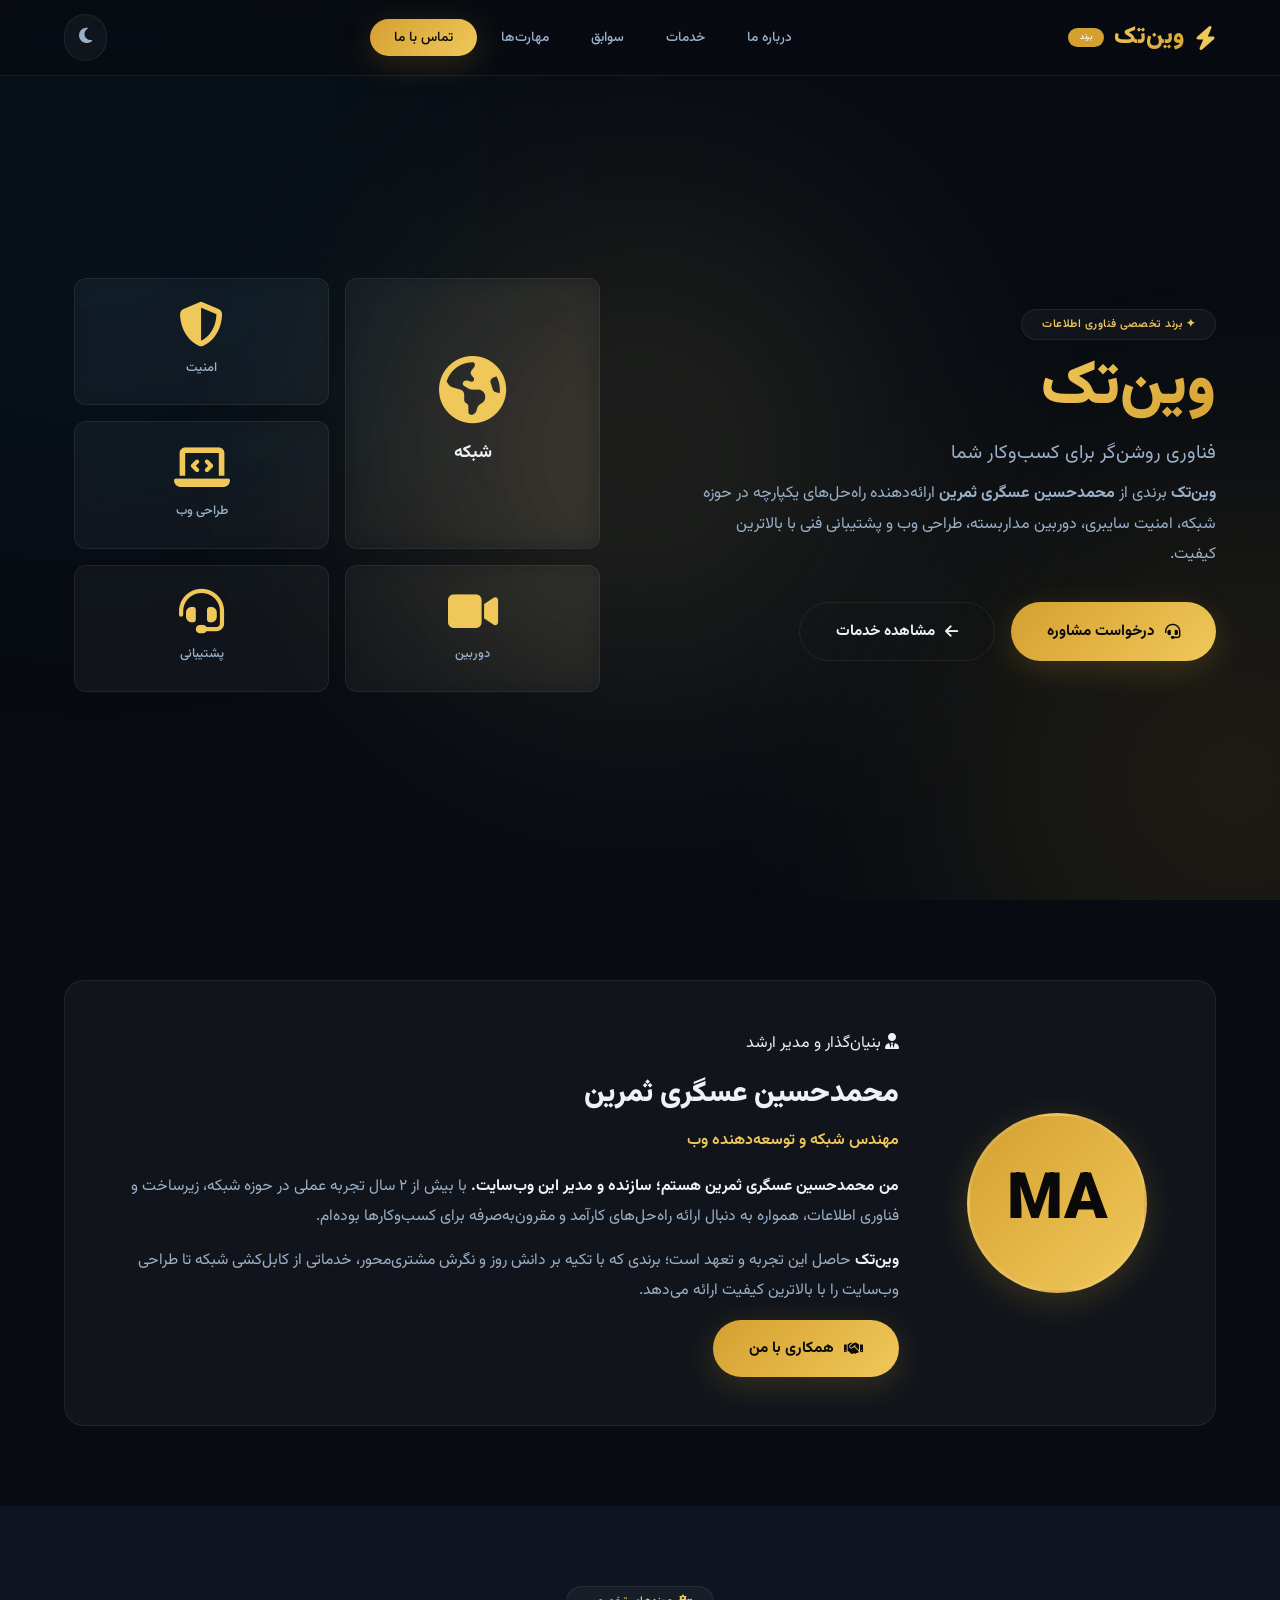
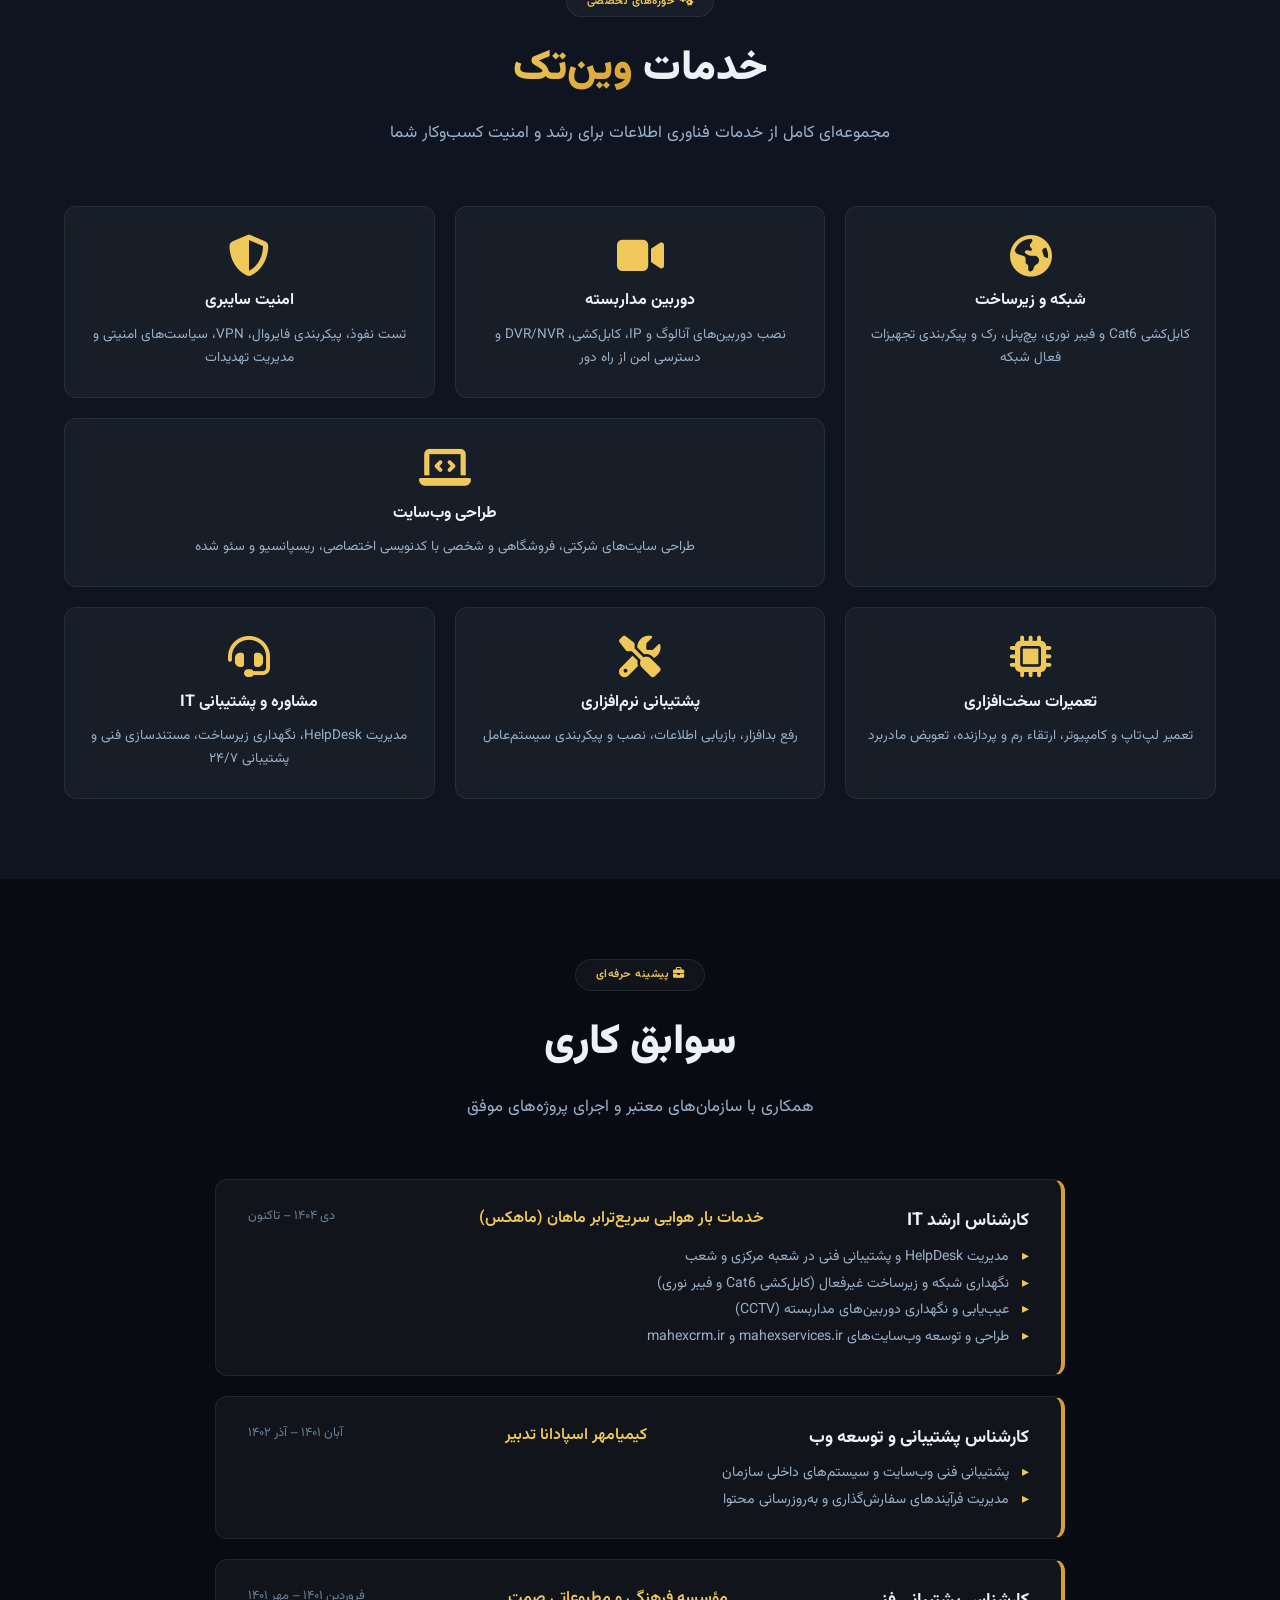
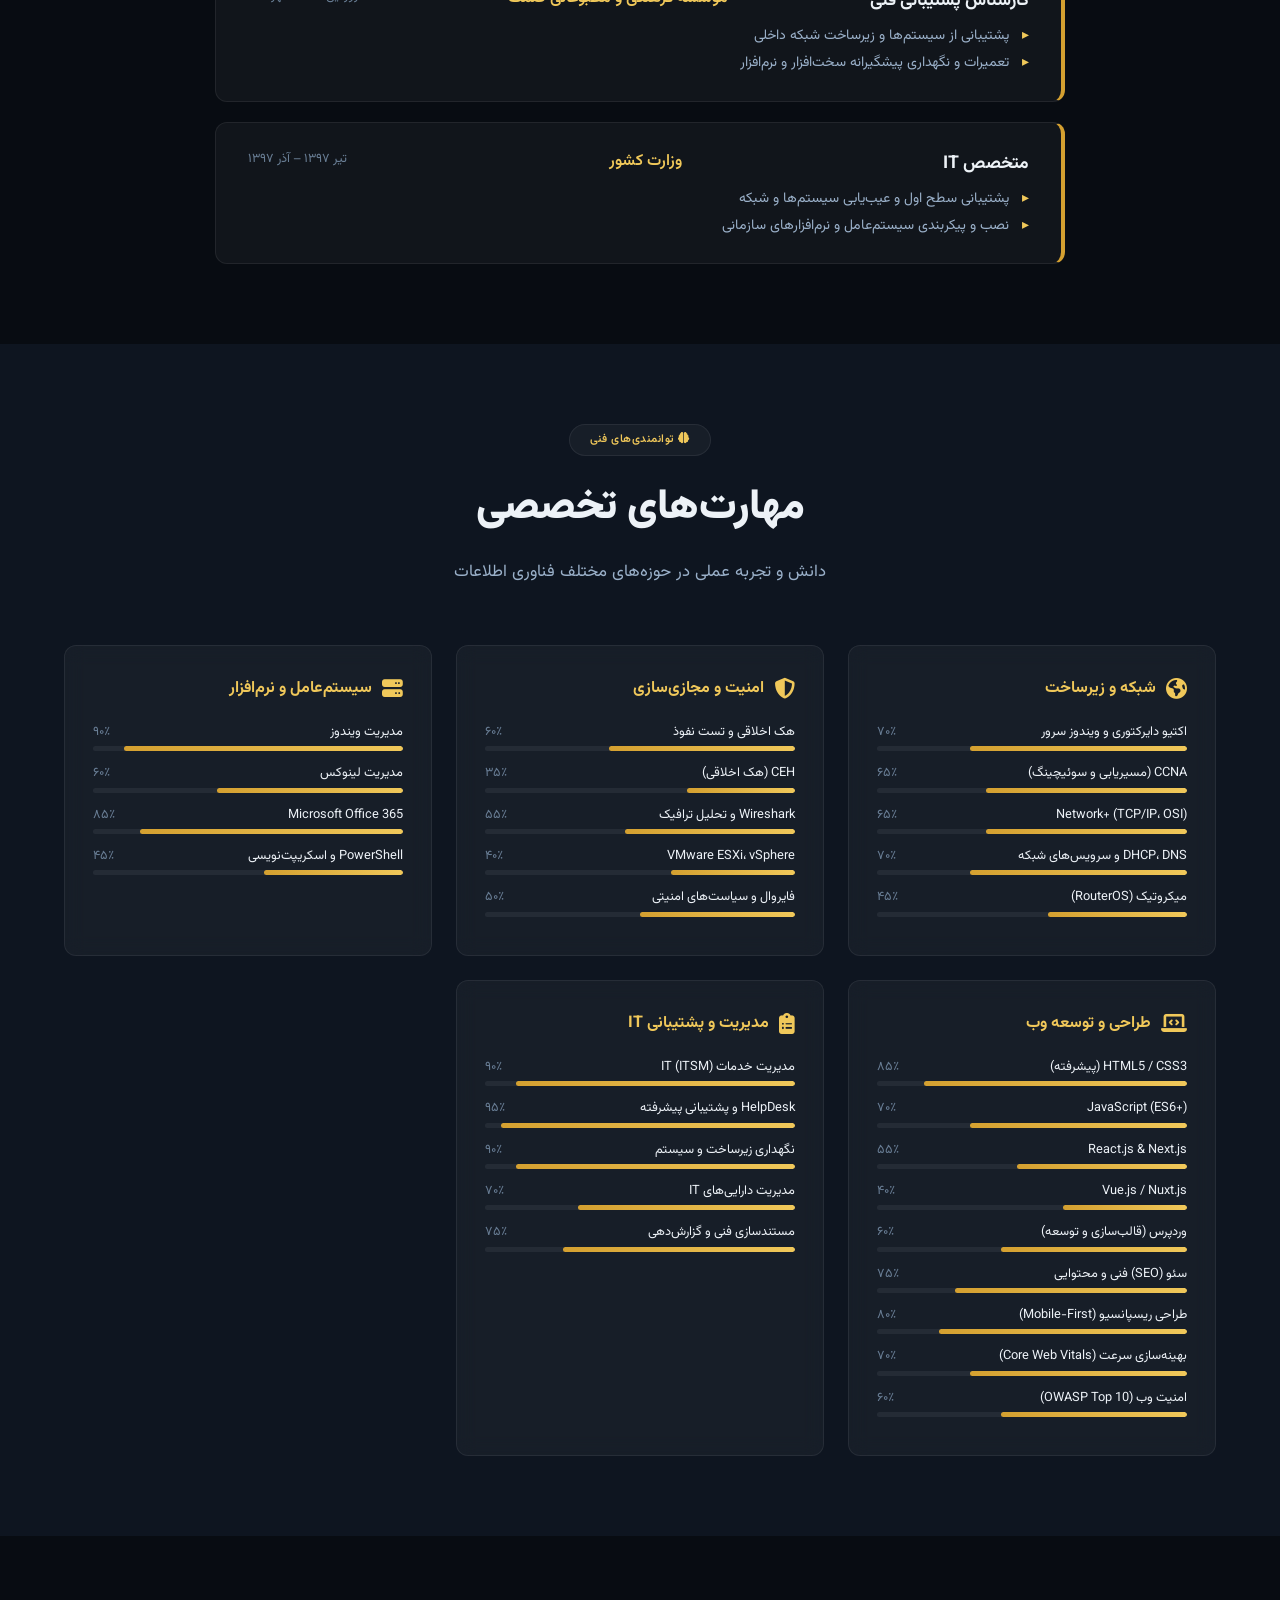
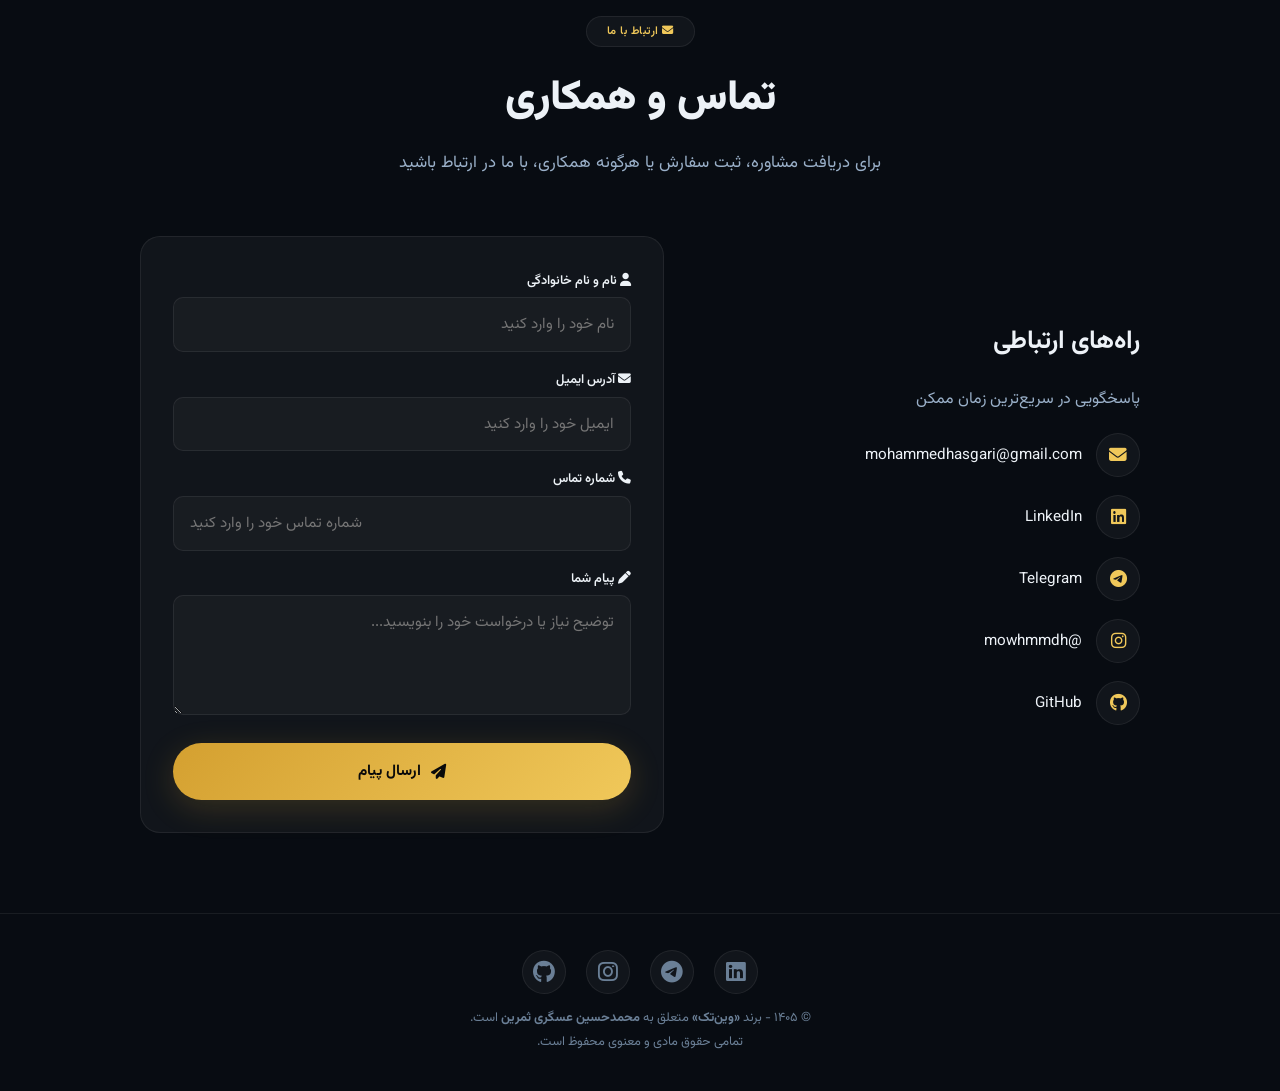
==== commit 341b4f81: "chore(quality): inject VinTech UX safeguards [skip ci]" ====
--- a/index.html
+++ b/index.html
@@ -1098,6 +1098,7 @@
             }
         }
     </style>
+    <link rel="stylesheet" href="/assets/vintech-quality-2026.css">
 </head>
 <body>
 
--- a/assets/vintech-quality-2026.css
+++ b/assets/vintech-quality-2026.css
@@ -0,0 +1,581 @@
+/*
+ * VinTech Responsive Quality Layer
+ * Loaded after page-level styles by the quality workflow.
+ * Goal: stable layout from 320px phones through large desktop/TV widths.
+ */
+
+html {
+  scroll-behavior: smooth;
+  scroll-padding-top: 96px;
+}
+
+*, *::before, *::after {
+  box-sizing: border-box;
+}
+
+body {
+  overflow-x: hidden;
+  max-width: 100%;
+  -webkit-font-smoothing: antialiased;
+  text-rendering: optimizeLegibility;
+}
+
+img, svg, video, canvas {
+  max-width: 100%;
+  height: auto;
+}
+
+button, input, textarea, select {
+  font: inherit;
+}
+
+:where(a, button, input, textarea, select, summary):focus-visible {
+  outline: 3px solid rgba(240, 200, 90, .82);
+  outline-offset: 3px;
+}
+
+:where(section[id]) {
+  scroll-margin-top: 96px;
+}
+
+:where(button, a, input, textarea, select) {
+  touch-action: manipulation;
+}
+
+/* Shared containers */
+.container,
+.vt-container,
+.wrap {
+  width: min(1200px, calc(100% - 32px));
+  max-width: 1200px;
+  margin-inline: auto;
+}
+
+/* Prevent long URLs/labels from creating horizontal overflow */
+:where(h1, h2, h3, h4, p, a, span, li, label) {
+  overflow-wrap: anywhere;
+}
+
+/* Navigation */
+.navbar,
+.vt-nav,
+.nav {
+  backdrop-filter: blur(20px) saturate(135%);
+  -webkit-backdrop-filter: blur(20px) saturate(135%);
+}
+
+.navbar .container,
+.vt-nav .container {
+  min-width: 0;
+}
+
+.nav-links {
+  min-width: 0;
+}
+
+.nav-links a,
+.logo,
+.theme-toggle,
+.hamburger,
+.vt-nav a {
+  transition: transform .2s ease, color .2s ease, background-color .2s ease,
+              border-color .2s ease, box-shadow .2s ease;
+}
+
+.nav-links a:hover,
+.vt-nav a:hover {
+  transform: translateY(-1px);
+}
+
+/* Cards and controls */
+.card,
+.service-card,
+.project-card,
+.post-card,
+.vt-card,
+.vt-service-card,
+.vt-request-card,
+.services-bento .service-item,
+.hero-visual .bento-item,
+.skill-group,
+.timeline-item,
+.contact-form,
+.about-grid {
+  max-width: 100%;
+}
+
+.btn,
+.nav-cta,
+.vt-btn {
+  min-height: 46px;
+}
+
+input,
+textarea,
+select {
+  max-width: 100%;
+}
+
+/* Index / main VinTech page */
+.hero,
+.vt-hero {
+  overflow: clip;
+}
+
+.hero h1,
+.vt-hero h1,
+.section h2,
+.vt-section h2 {
+  text-wrap: balance;
+}
+
+/* Desktop: keep the navigation on one stable row */
+@media (max-width: 1120px) and (min-width: 769px) {
+  .navbar .container {
+    gap: 14px;
+  }
+
+  .logo {
+    flex: 0 0 auto;
+    white-space: nowrap;
+  }
+
+  .nav-links {
+    gap: 0;
+    flex: 1 1 auto;
+    justify-content: center;
+  }
+
+  .nav-links a {
+    padding-inline: 9px;
+    font-size: .78rem;
+  }
+
+  .nav-cta {
+    padding-inline: 14px !important;
+  }
+}
+
+@media (max-width: 992px) {
+  .hero-grid,
+  .contact-wrapper {
+    grid-template-columns: 1fr;
+  }
+
+  .hero-grid {
+    gap: 42px;
+  }
+
+  .hero-content {
+    text-align: center;
+  }
+
+  .hero-content .subtitle,
+  .hero-content .desc {
+    margin-inline: auto;
+  }
+
+  .hero-buttons {
+    justify-content: center;
+  }
+
+  .hero-visual {
+    width: min(100%, 520px);
+    margin-inline: auto;
+  }
+
+  .about-grid {
+    grid-template-columns: 1fr;
+    text-align: center;
+  }
+
+  .about-avatar {
+    margin-inline: auto;
+  }
+
+  .services-bento {
+    grid-template-columns: repeat(2, minmax(0, 1fr));
+  }
+
+  .services-bento .service-item:nth-child(1),
+  .services-bento .service-item:nth-child(4) {
+    grid-row: auto;
+    grid-column: auto;
+  }
+
+  .skills-grid {
+    grid-template-columns: repeat(2, minmax(0, 1fr));
+  }
+}
+
+/* Tablet */
+@media (max-width: 768px) {
+  .container,
+  .vt-container,
+  .wrap {
+    width: calc(100% - 24px);
+  }
+
+  .navbar {
+    padding-block: 9px;
+  }
+
+  .navbar .container {
+    min-height: 42px;
+    gap: 8px;
+  }
+
+  .logo {
+    min-width: 0;
+    font-size: 1.2rem;
+    white-space: nowrap;
+  }
+
+  .logo .badge {
+    display: none;
+  }
+
+  .nav-links {
+    display: none;
+    position: absolute;
+    top: calc(100% + 1px);
+    left: 12px;
+    right: 12px;
+    width: auto;
+    margin: 0;
+    padding: 10px;
+    flex-direction: column;
+    align-items: stretch;
+    gap: 4px;
+    flex-wrap: nowrap;
+    border: 1px solid var(--border-color);
+    border-radius: 16px;
+    background: var(--bg-secondary);
+    box-shadow: 0 20px 55px rgba(0,0,0,.28);
+    backdrop-filter: blur(22px);
+    -webkit-backdrop-filter: blur(22px);
+  }
+
+  .nav-links.open {
+    display: flex;
+  }
+
+  .nav-links li {
+    width: 100%;
+  }
+
+  .nav-links a {
+    width: 100%;
+    display: flex;
+    justify-content: center;
+    align-items: center;
+    min-height: 44px;
+    padding: 8px 14px;
+  }
+
+  .nav-links a:hover {
+    transform: none;
+  }
+
+  .hamburger {
+    display: flex;
+    flex: 0 0 auto;
+  }
+
+  .theme-toggle {
+    flex: 0 0 auto;
+    margin-inline: 0;
+    min-width: 42px;
+    min-height: 40px;
+    padding: 5px 10px;
+    justify-content: center;
+  }
+
+  .hero {
+    min-height: auto;
+    padding-block: 128px 54px;
+  }
+
+  .hero-content h1 {
+    font-size: clamp(2.25rem, 11vw, 3.5rem);
+  }
+
+  .hero-content .subtitle {
+    font-size: 1.05rem;
+  }
+
+  .hero-content .desc {
+    font-size: .95rem;
+  }
+
+  .hero-buttons {
+    gap: 10px;
+  }
+
+  .btn {
+    min-width: 0;
+    padding: 12px 22px;
+  }
+
+  .section,
+  .vt-section {
+    padding-block: 56px;
+  }
+
+  .section-header {
+    margin-bottom: 38px;
+  }
+
+  .section-header h2 {
+    font-size: clamp(1.8rem, 8vw, 2.5rem);
+  }
+
+  .about-grid {
+    padding: 28px 20px;
+  }
+
+  .skills-grid {
+    grid-template-columns: 1fr;
+  }
+
+  .contact-wrapper {
+    gap: 28px;
+  }
+
+  .timeline-item {
+    padding: 20px;
+  }
+
+  .timeline-item .head {
+    flex-direction: column;
+    align-items: flex-start;
+  }
+
+  /* Insights page */
+  .nav {
+    position: sticky;
+    top: 8px;
+    margin-top: 8px;
+    flex-wrap: wrap;
+  }
+
+  .nav a {
+    min-width: 0;
+  }
+
+  .hero.vt-hero,
+  .hero {
+    padding-top: 54px;
+  }
+
+  .grid,
+  .grid-3 {
+    grid-template-columns: 1fr;
+  }
+}
+
+/* Small phones */
+@media (max-width: 480px) {
+  .container,
+  .vt-container,
+  .wrap {
+    width: calc(100% - 20px);
+  }
+
+  .navbar .container {
+    gap: 5px;
+  }
+
+  .logo {
+    font-size: 1.05rem;
+    gap: 6px;
+  }
+
+  .logo i {
+    font-size: .9rem;
+  }
+
+  .theme-toggle {
+    min-width: 38px;
+    min-height: 38px;
+    padding: 4px 8px;
+  }
+
+  .hamburger {
+    padding: 4px 2px;
+  }
+
+  .hamburger span {
+    width: 25px;
+  }
+
+  .hero {
+    padding-top: 116px;
+  }
+
+  .hero-content h1 {
+    font-size: clamp(1.9rem, 12vw, 2.7rem);
+  }
+
+  .hero-content .tag,
+  .section-header .tag {
+    max-width: 100%;
+    padding-inline: 12px;
+  }
+
+  .hero-buttons {
+    display: grid;
+    grid-template-columns: 1fr;
+    width: 100%;
+  }
+
+  .hero-buttons .btn,
+  .contact-form .btn {
+    width: 100%;
+    justify-content: center;
+  }
+
+  .hero-visual {
+    grid-template-columns: repeat(2, minmax(0, 1fr));
+    gap: 8px;
+    padding: 0;
+  }
+
+  .hero-visual .bento-item,
+  .hero-visual .bento-item:nth-child(1) {
+    min-height: 92px;
+    padding: 14px 8px;
+  }
+
+  .hero-visual .bento-item .icon {
+    font-size: 1.8rem;
+  }
+
+  .hero-visual .bento-item .big-icon {
+    font-size: 2.5rem;
+  }
+
+  .hero-visual .bento-item .label,
+  .hero-visual .bento-item .big-label {
+    font-size: .75rem;
+  }
+
+  .services-bento {
+    grid-template-columns: 1fr;
+  }
+
+  .service-item {
+    padding: 24px 18px !important;
+  }
+
+  .about-grid {
+    padding: 24px 16px;
+  }
+
+  .about-avatar {
+    width: 100px;
+    height: 100px;
+    font-size: 2.2rem;
+  }
+
+  .contact-form {
+    padding: 22px 16px;
+  }
+
+  .contact-info .item {
+    align-items: flex-start;
+    font-size: .9rem;
+  }
+
+  .contact-info .item .ico {
+    width: 40px;
+    height: 40px;
+  }
+
+  .section,
+  .vt-section {
+    padding-block: 44px;
+  }
+
+  .section-header {
+    margin-bottom: 30px;
+  }
+
+  .skill-group {
+    padding: 22px 18px;
+  }
+
+  .nav {
+    padding: 10px 12px;
+    border-radius: 14px;
+  }
+
+  .nav a {
+    font-size: .88rem;
+  }
+}
+
+/* Very narrow devices: 320–360px */
+@media (max-width: 360px) {
+  .container,
+  .vt-container,
+  .wrap {
+    width: calc(100% - 16px);
+  }
+
+  .hero-content h1 {
+    font-size: 1.75rem;
+  }
+
+  .hero-visual .bento-item {
+    min-height: 82px;
+  }
+
+  .theme-toggle {
+    min-width: 34px;
+    padding-inline: 6px;
+  }
+}
+
+/* Touch devices: avoid sticky hover transforms */
+@media (hover: none) {
+  .card:hover,
+  .service-card:hover,
+  .project-card:hover,
+  .post-card:hover,
+  .vt-card:hover,
+  .vt-service-card:hover,
+  .services-bento .service-item:hover,
+  .hero-visual .bento-item:hover,
+  .skill-group:hover {
+    transform: none;
+  }
+}
+
+/* Accessibility / reduced motion */
+@media (prefers-reduced-motion: reduce) {
+  html {
+    scroll-behavior: auto !important;
+  }
+
+  :where(*, *::before, *::after) {
+    animation-duration: .001ms !important;
+    animation-iteration-count: 1 !important;
+    transition-duration: .001ms !important;
+    scroll-behavior: auto !important;
+  }
+}
+
+/* Large screens / TV: prevent excessive text width */
+@media (min-width: 1600px) {
+  .container,
+  .vt-container,
+  .wrap {
+    width: min(1280px, calc(100% - 64px));
+    max-width: 1280px;
+  }
+
+  .hero-content h1 {
+    font-size: clamp(3.8rem, 4vw, 5rem);
+  }
+}
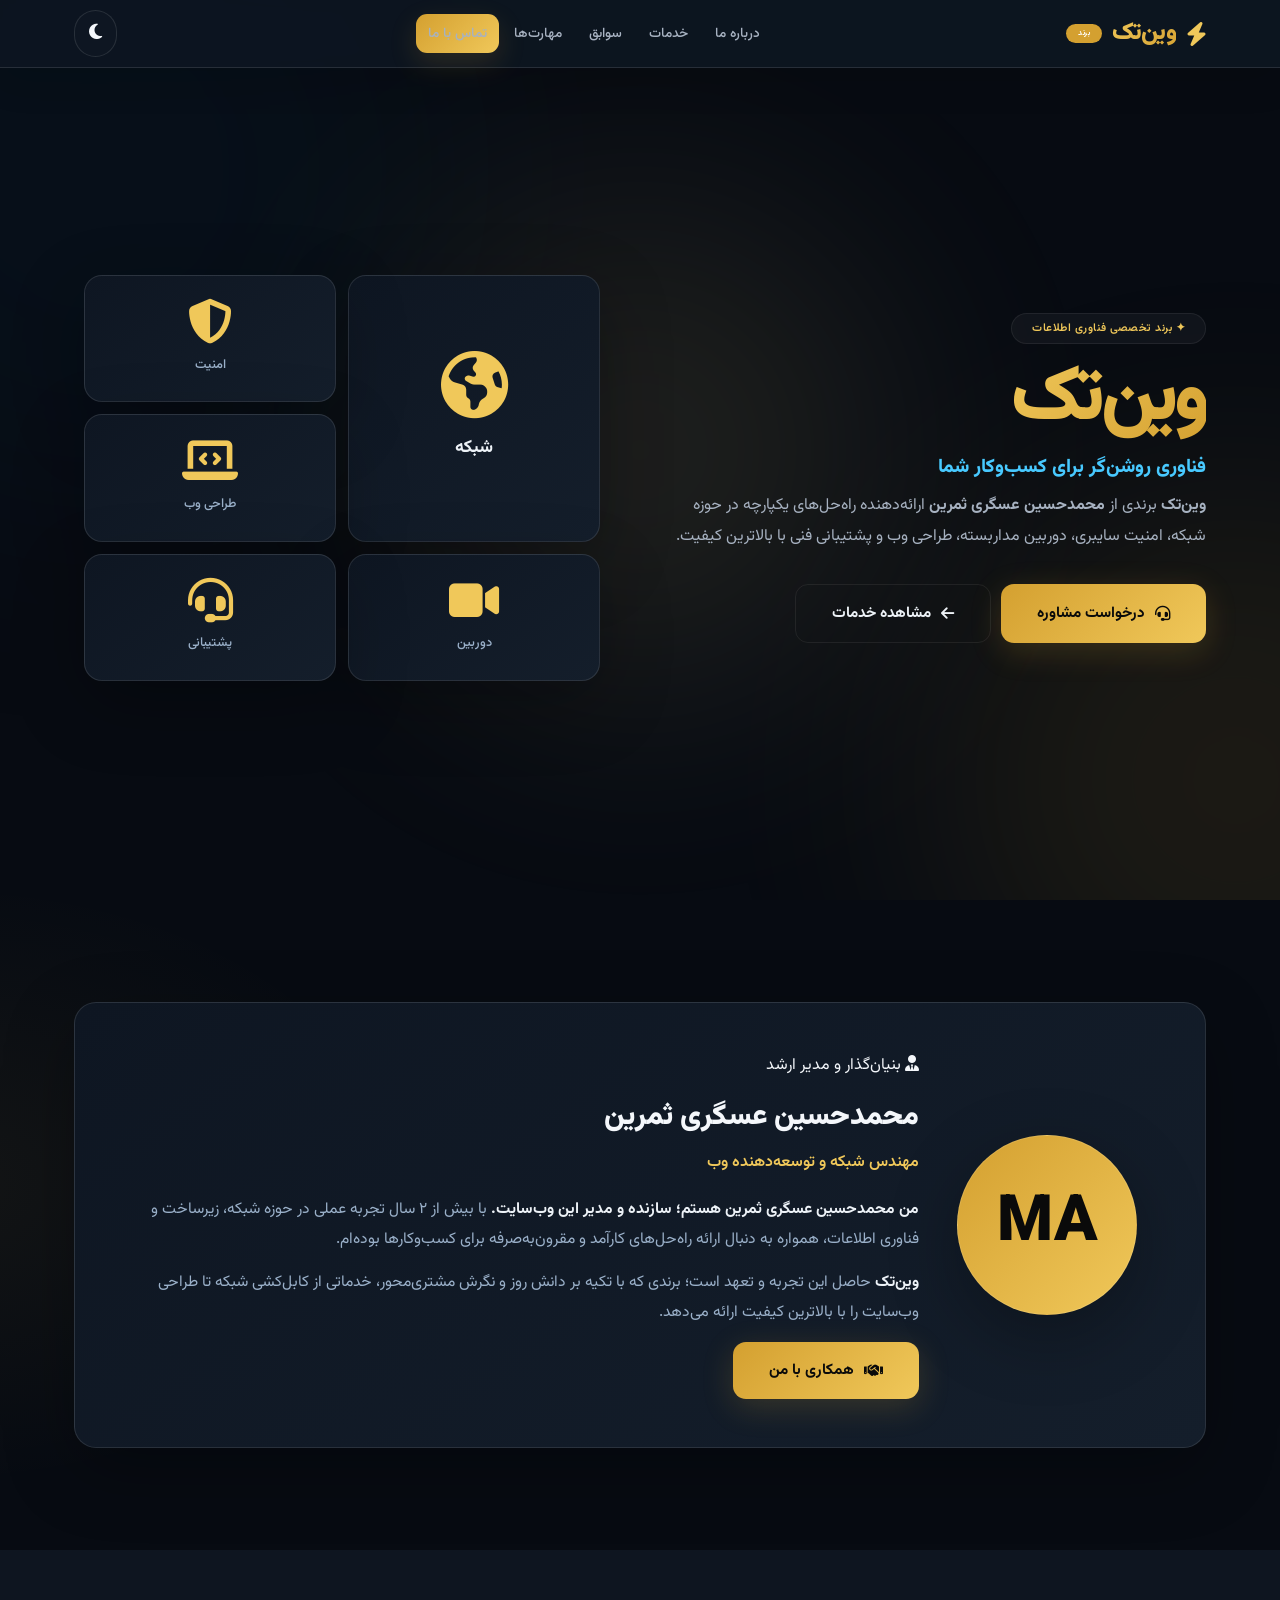
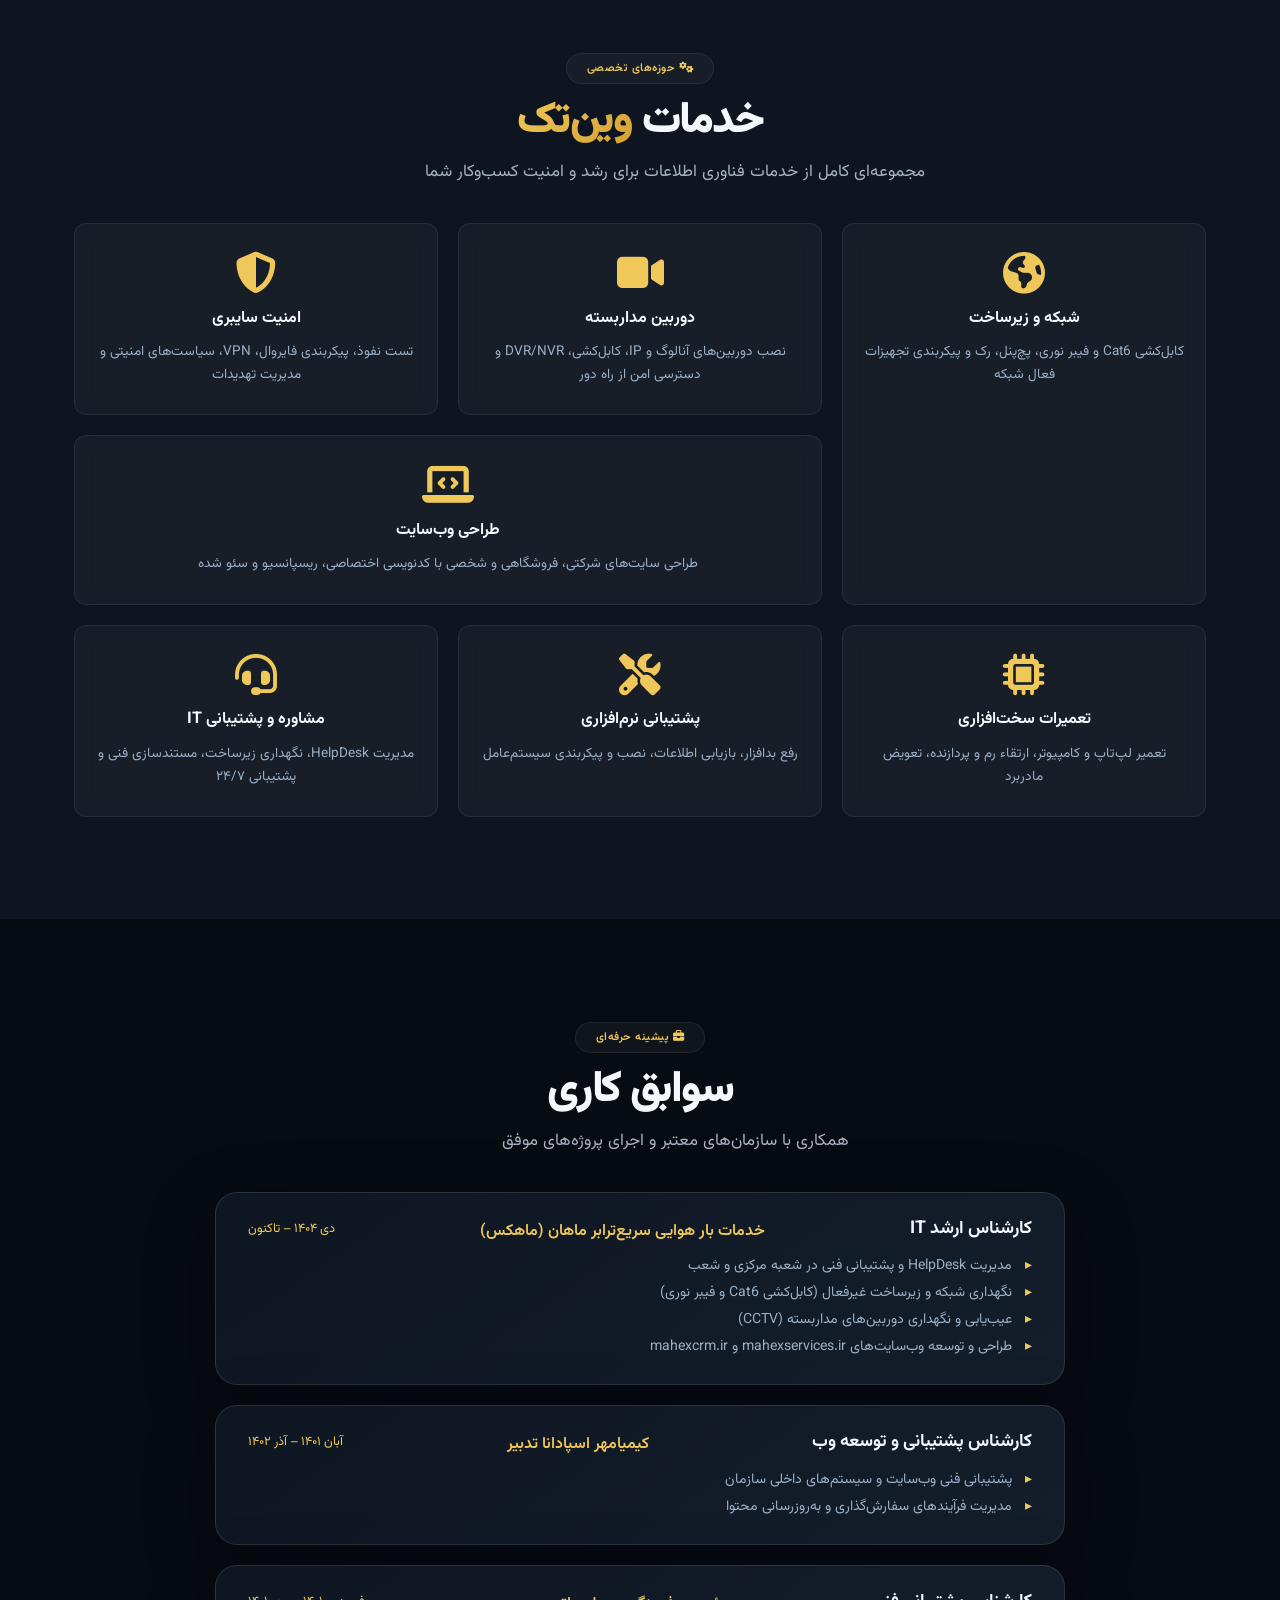
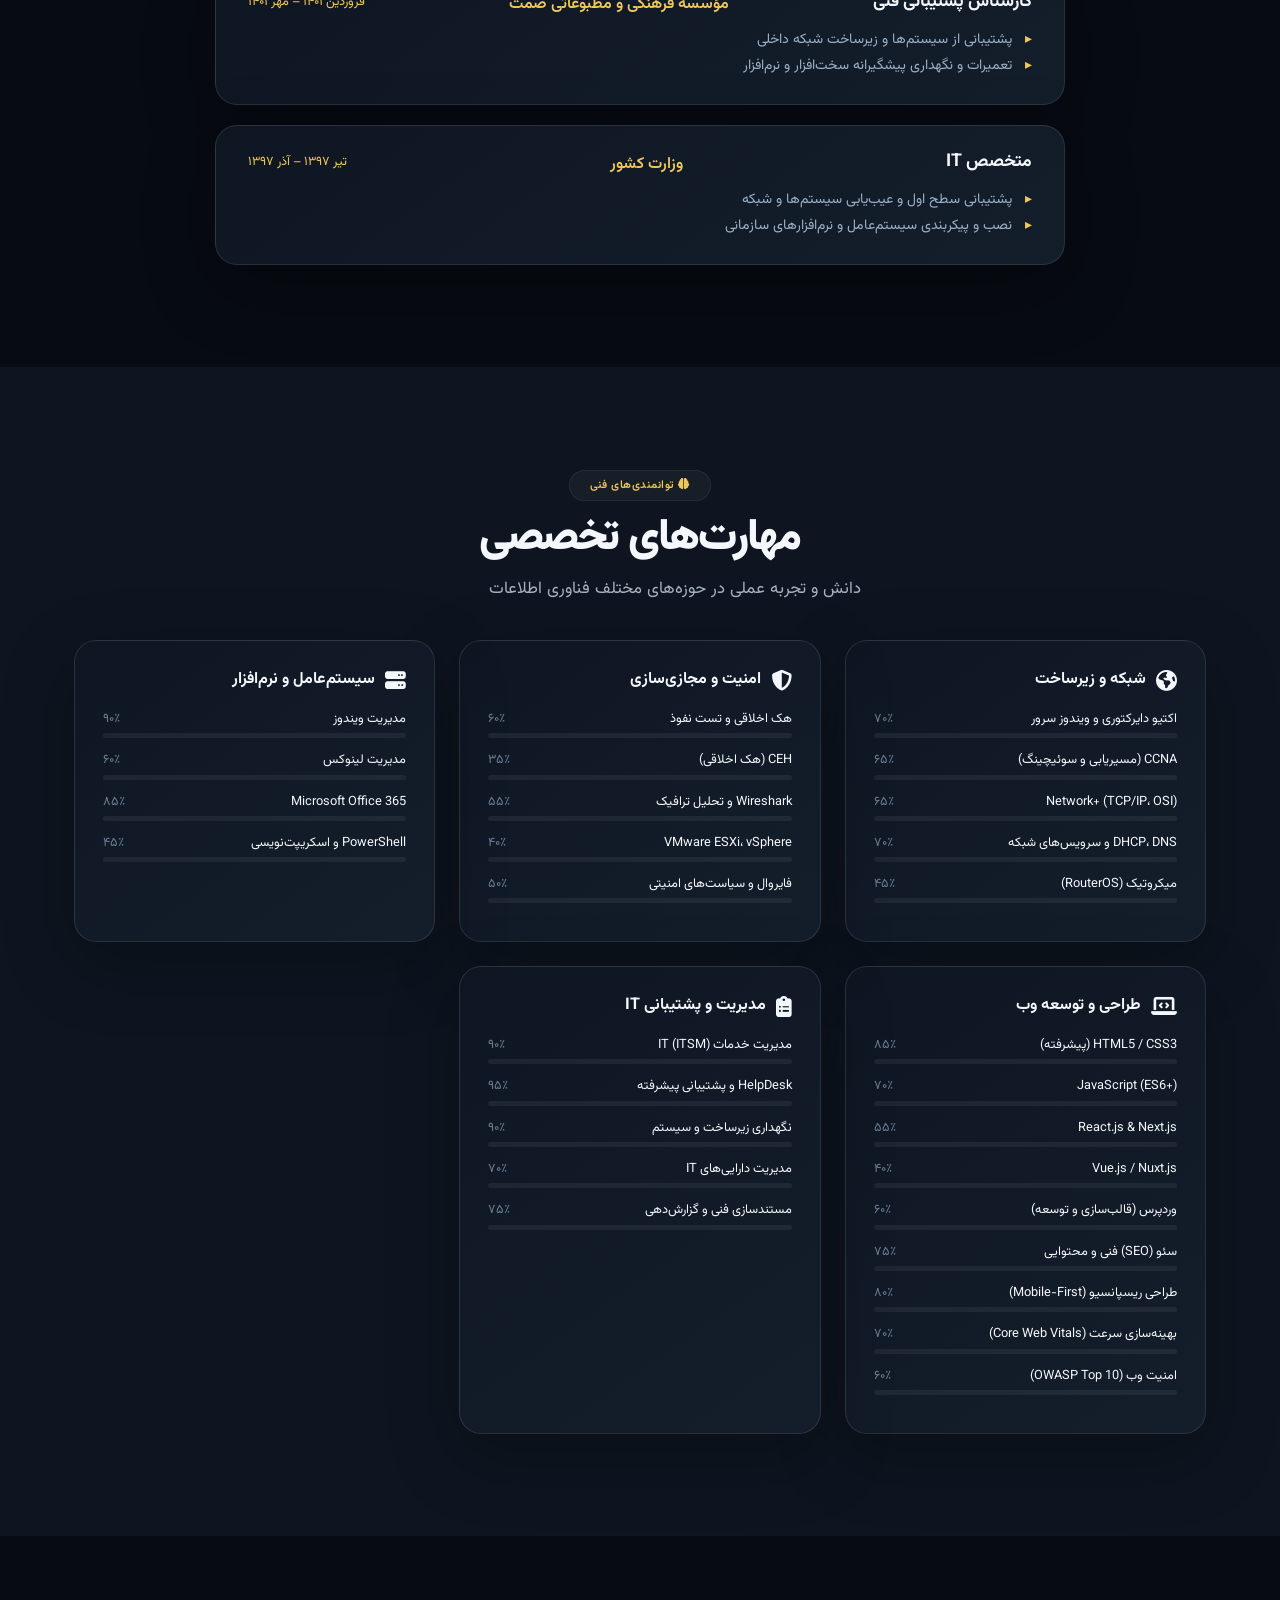
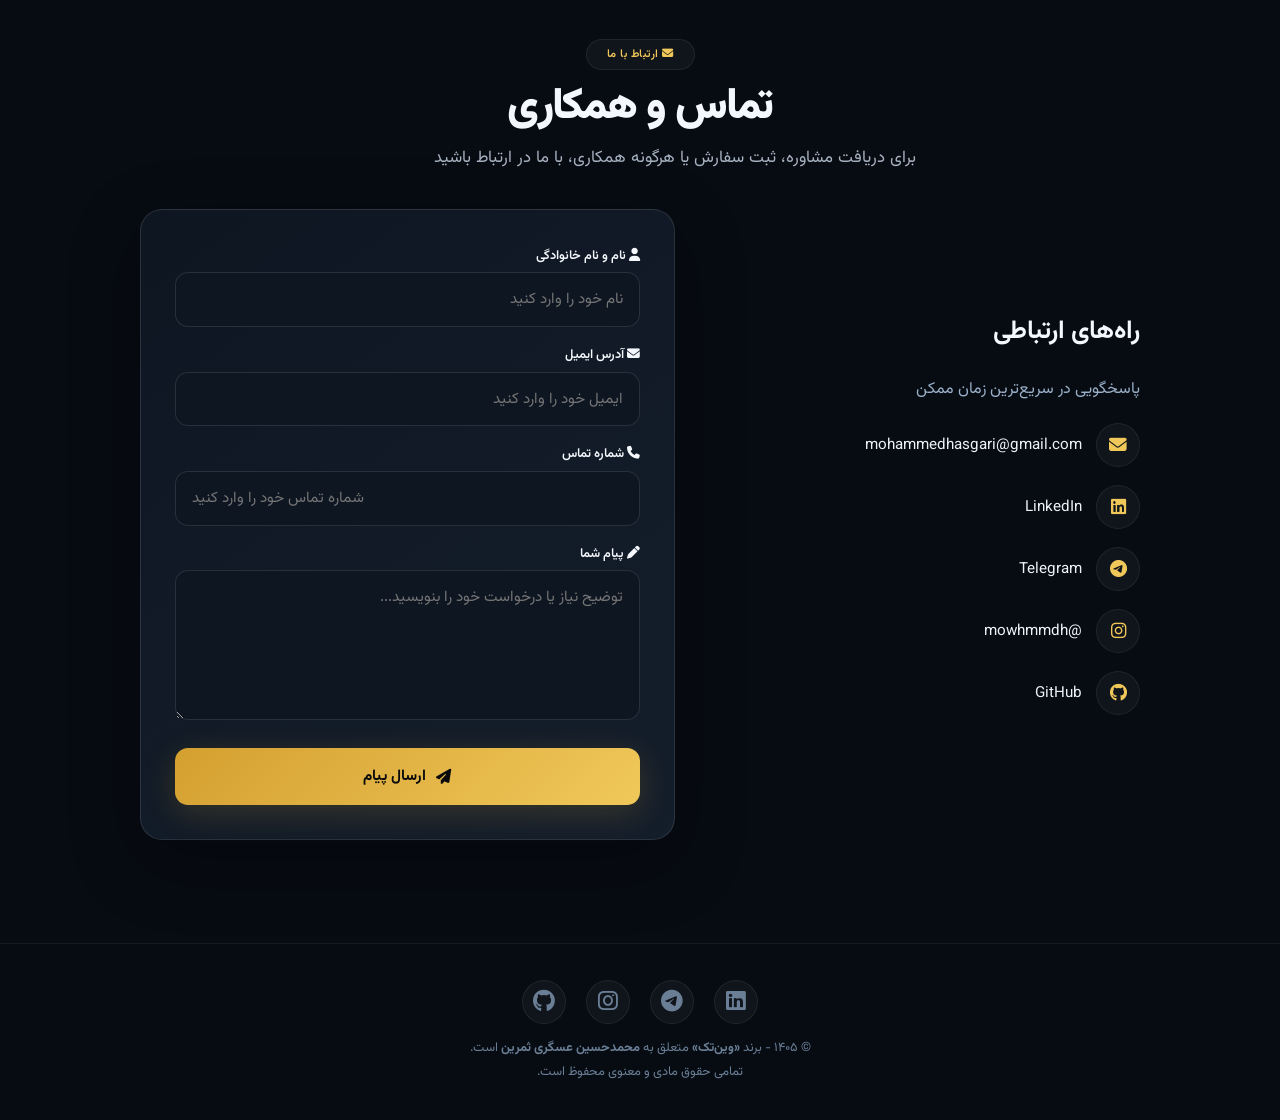
==== commit 5b33a24a: "chore(quality): inject visual refinement layer [skip ci]" ====
--- a/index.html
+++ b/index.html
@@ -1099,6 +1099,7 @@
         }
     </style>
     <link rel="stylesheet" href="/assets/vintech-quality-2026.css">
+    <link rel="stylesheet" href="/assets/aesthetic-overhaul-2026.css">
 </head>
 <body>
 
--- a/assets/aesthetic-overhaul-2026.css
+++ b/assets/aesthetic-overhaul-2026.css
@@ -0,0 +1,26 @@
+/* VinTech Aesthetic Overhaul 2026
+   A restrained, premium technical editorial layer for every page. */
+:root{--ao-bg:#070b12;--ao-surface:#0e1622;--ao-surface2:#141e2b;--ao-text:#f4f7fb;--ao-muted:#a7b2c1;--ao-line:rgba(255,255,255,.11);--ao-cyan:#48c9ff;--ao-gold:#f0c85a;--ao-shadow:0 22px 70px rgba(0,0,0,.28);--ao-radius:22px}
+body{background:radial-gradient(900px 520px at 86% -5%,rgba(72,201,255,.09),transparent 62%),radial-gradient(720px 460px at -5% 20%,rgba(240,200,90,.055),transparent 66%),var(--ao-bg)!important;color:var(--ao-text)!important;line-height:1.9;min-width:320px}
+body.light-mode{--ao-bg:#f4f7fb;--ao-surface:#fff;--ao-surface2:#edf2f7;--ao-text:#111827;--ao-muted:#526273;--ao-line:rgba(17,24,39,.12);--ao-shadow:0 18px 55px rgba(15,23,42,.09)}
+.container,.wrap{width:min(1180px,calc(100% - 36px))!important;max-width:1180px!important}
+/* Home navigation */
+.navbar{padding:10px 0!important;background:color-mix(in srgb,var(--ao-surface) 91%,transparent)!important;border-bottom:1px solid var(--ao-line)!important;box-shadow:0 12px 38px rgba(0,0,0,.12)!important;backdrop-filter:blur(18px) saturate(130%)!important;-webkit-backdrop-filter:blur(18px) saturate(130%)!important}
+.logo{letter-spacing:-.035em!important}.logo .highlight{color:var(--ao-gold)!important}.nav-links{gap:3px!important}.nav-links a{padding:9px 12px!important;border-radius:11px!important;color:var(--ao-muted)!important}.nav-links a:hover,.nav-links a.active{background:color-mix(in srgb,var(--ao-cyan) 9%,transparent)!important;color:var(--ao-text)!important;transform:translateY(-1px)}
+.nav-cta{box-shadow:0 10px 28px rgba(212,160,48,.16)!important}.theme-toggle{border-color:var(--ao-line)!important;background:var(--ao-surface)!important;color:var(--ao-text)!important}
+/* Home hero */
+.hero{padding-block:clamp(94px,10vw,150px) 72px!important}.hero-content{max-width:720px}.hero-content h1{font-size:clamp(2.5rem,6vw,5.4rem)!important;line-height:1.06!important;letter-spacing:-.055em!important;text-wrap:balance!important}.hero-content .subtitle{color:var(--ao-cyan)!important;font-weight:800!important;line-height:1.45!important}.hero-content .desc{max-width:68ch!important;color:var(--ao-muted)!important;line-height:1.95!important}.hero-buttons{gap:10px!important}.btn{min-height:50px!important;border-radius:13px!important}.hero-visual{gap:12px!important}.hero-visual .bento-item{border:1px solid var(--ao-line)!important;border-radius:18px!important;background:linear-gradient(145deg,var(--ao-surface),var(--ao-surface2))!important;box-shadow:var(--ao-shadow)!important;transition:transform .22s ease,border-color .22s ease,box-shadow .22s ease!important}.hero-visual .bento-item:hover{transform:translateY(-4px)!important;border-color:rgba(240,200,90,.32)!important}
+/* Section hierarchy */
+.section{padding-block:clamp(64px,8vw,108px)!important}.section-header{margin-bottom:34px!important}.section-header h2{font-size:clamp(1.9rem,3.4vw,3rem)!important;line-height:1.18!important;letter-spacing:-.035em!important;text-wrap:balance!important}.section-header p{max-width:70ch!important;color:var(--ao-muted)!important}
+/* Cards */
+.card,.service-card,.project-card,.post-card,.skill-group,.timeline-item,.contact-form,.about-grid{border:1px solid var(--ao-line)!important;border-radius:var(--ao-radius)!important;background:linear-gradient(145deg,var(--ao-surface),var(--ao-surface2))!important;box-shadow:var(--ao-shadow)!important;color:var(--ao-text)!important}.card,.service-card,.project-card,.post-card,.skill-group,.timeline-item{transition:transform .22s ease,border-color .22s ease,box-shadow .22s ease!important}.card:hover,.service-card:hover,.project-card:hover,.post-card:hover,.skill-group:hover{transform:translateY(-4px)!important;border-color:rgba(240,200,90,.28)!important;box-shadow:0 30px 90px rgba(0,0,0,.34)!important}.card p,.service-card p,.project-card p,.post-card p,.skill-group p,.timeline-item p{color:var(--ao-muted)!important;line-height:1.9!important}.card h2,.card h3,.service-card h3,.project-card h3,.post-card h3,.skill-group h3,.timeline-item h3{color:var(--ao-text)!important;line-height:1.35!important}.card a,.service-card a,.project-card a,.post-card a{color:var(--ao-gold)!important;font-weight:800!important}
+/* About / timeline / skills */
+.about-grid{gap:18px!important}.about-avatar{border:1px solid var(--ao-line)!important;box-shadow:var(--ao-shadow)!important}.timeline-item .head{gap:12px}.timeline-item .date{color:var(--ao-gold)!important}.skill-group .skill{border-color:var(--ao-line)!important;background:color-mix(in srgb,var(--ao-surface2) 80%,transparent)!important}
+/* Contact */
+.contact-wrapper{gap:20px!important}.contact-form{padding:clamp(22px,4vw,34px)!important}.contact-form input,.contact-form textarea,.contact-form select{background:var(--ao-surface)!important;color:var(--ao-text)!important;border:1px solid var(--ao-line)!important;border-radius:13px!important}.contact-form textarea{min-height:150px!important}.contact-form input:focus,.contact-form textarea:focus,.contact-form select:focus{border-color:var(--ao-cyan)!important;box-shadow:0 0 0 4px rgba(72,201,255,.12)!important}
+/* Insights page */
+.nav{background:color-mix(in srgb,var(--ao-surface) 92%,transparent)!important;border-color:var(--ao-line)!important;box-shadow:0 12px 38px rgba(0,0,0,.12)!important;backdrop-filter:blur(18px)!important}.nav a{color:var(--ao-text)!important}.hero .eyebrow,.eyebrow{color:var(--ao-cyan)!important}.grid{gap:18px!important}.more{color:var(--ao-gold)!important}.grid .card{height:100%!important;display:flex!important;flex-direction:column!important}.grid .card .more{margin-top:auto!important}
+/* Article */
+main.wrap:has(.article){max-width:940px!important}.top{padding-block:20px!important}.article{padding:clamp(24px,5vw,52px)!important;border:1px solid var(--ao-line)!important;border-radius:24px!important;background:linear-gradient(145deg,var(--ao-surface),var(--ao-surface2))!important;box-shadow:var(--ao-shadow)!important}.article h1{font-size:clamp(2.1rem,5vw,3.8rem)!important;line-height:1.15!important;letter-spacing:-.045em!important;text-wrap:balance!important}.article h2{font-size:clamp(1.45rem,3vw,2rem)!important;line-height:1.35!important;color:var(--ao-text)!important;margin-top:2.2em!important}.article p,.article li{color:var(--ao-text)!important;line-height:2.05!important}.article .check{gap:14px!important}.article .item{border:1px solid var(--ao-line)!important;border-radius:17px!important;background:color-mix(in srgb,var(--ao-surface) 86%,transparent)!important;transition:border-color .2s ease,transform .2s ease!important}.article .item:hover{border-color:rgba(240,200,90,.3)!important;transform:translateY(-2px)}.article .item strong{color:var(--ao-gold)!important}.article a{color:var(--ao-cyan)!important;font-weight:800}
+/* Motion / accessibility */
+:where(a,button,input,textarea,select):focus-visible{outline:3px solid var(--ao-cyan)!important;outline-offset:3px!important}@media(hover:none){.card:hover,.service-card:hover,.project-card:hover,.post-card:hover,.skill-group:hover,.hero-visual .bento-item:hover,.article .item:hover{transform:none!important}}@media(max-width:900px){.hero{padding-top:88px!important}.hero-grid{grid-template-columns:1fr!important;gap:40px!important}.hero-content{text-align:center;margin-inline:auto}.hero-content .desc{margin-inline:auto}.hero-buttons{justify-content:center}.hero-visual{width:min(100%,560px)!important;margin-inline:auto}.services-bento,.skills-grid{grid-template-columns:repeat(2,minmax(0,1fr))!important}.grid{grid-template-columns:repeat(2,minmax(0,1fr))!important}}@media(max-width:680px){.container,.wrap{width:calc(100% - 24px)!important}.navbar .container{gap:7px}.nav-links{display:none!important}.hamburger{display:flex!important}.hero{padding-block:78px 52px!important}.hero-content h1{font-size:clamp(2.05rem,11vw,3.5rem)!important}.hero-buttons{display:grid!important;grid-template-columns:1fr!important;width:100%}.hero-buttons .btn{width:100%!important}.hero-visual{grid-template-columns:repeat(2,minmax(0,1fr))!important}.services-bento,.skills-grid,.grid{grid-template-columns:1fr!important}.section{padding-block:52px!important}.section-header{margin-bottom:28px!important}.card,.service-card,.project-card,.post-card,.skill-group,.timeline-item{border-radius:18px!important}.article{padding:20px!important;border-radius:18px!important}.article .check{grid-template-columns:1fr!important}}@media(max-width:380px){.container,.wrap{width:calc(100% - 18px)!important}.hero-content h1{font-size:1.9rem!important}.hero-visual .bento-item{min-height:82px!important;padding:12px 8px!important}}@media(prefers-reduced-motion:reduce){html{scroll-behavior:auto!important}*,*::before,*::after{animation:none!important;transition:none!important}}
